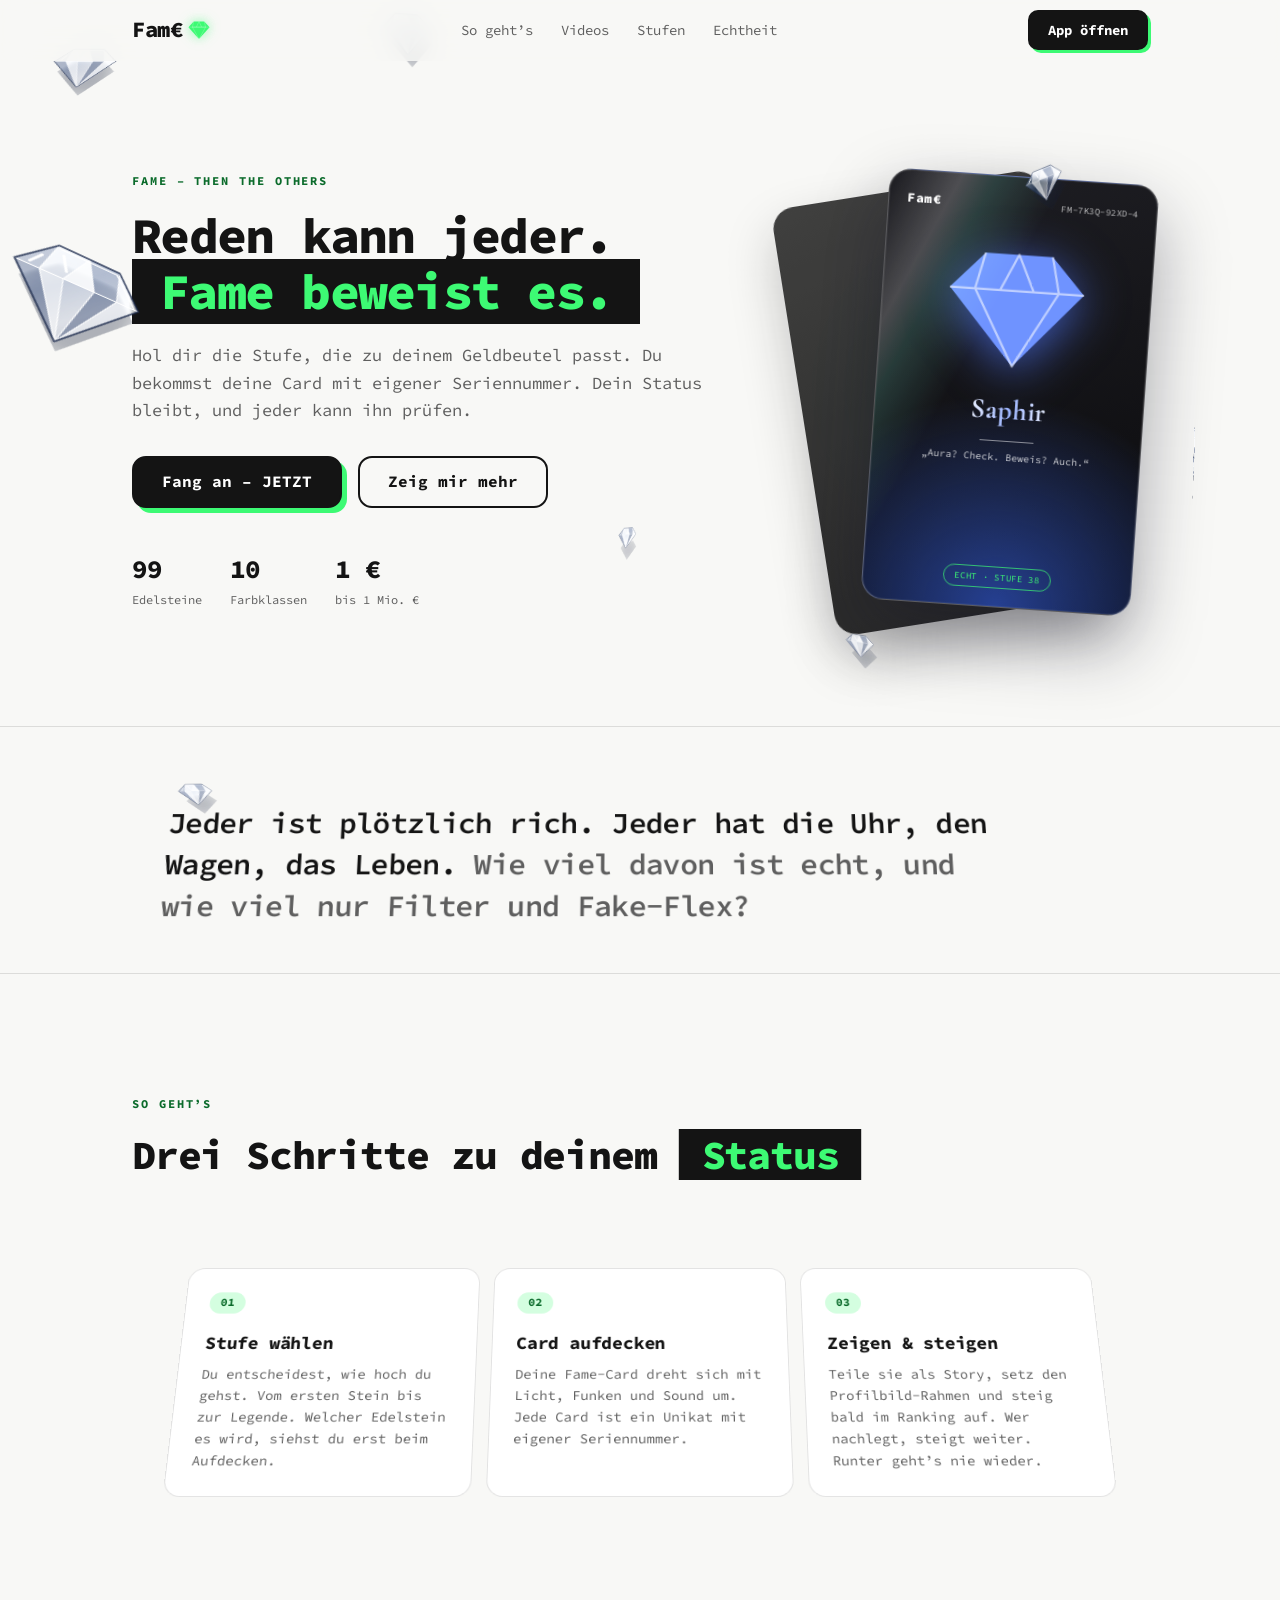
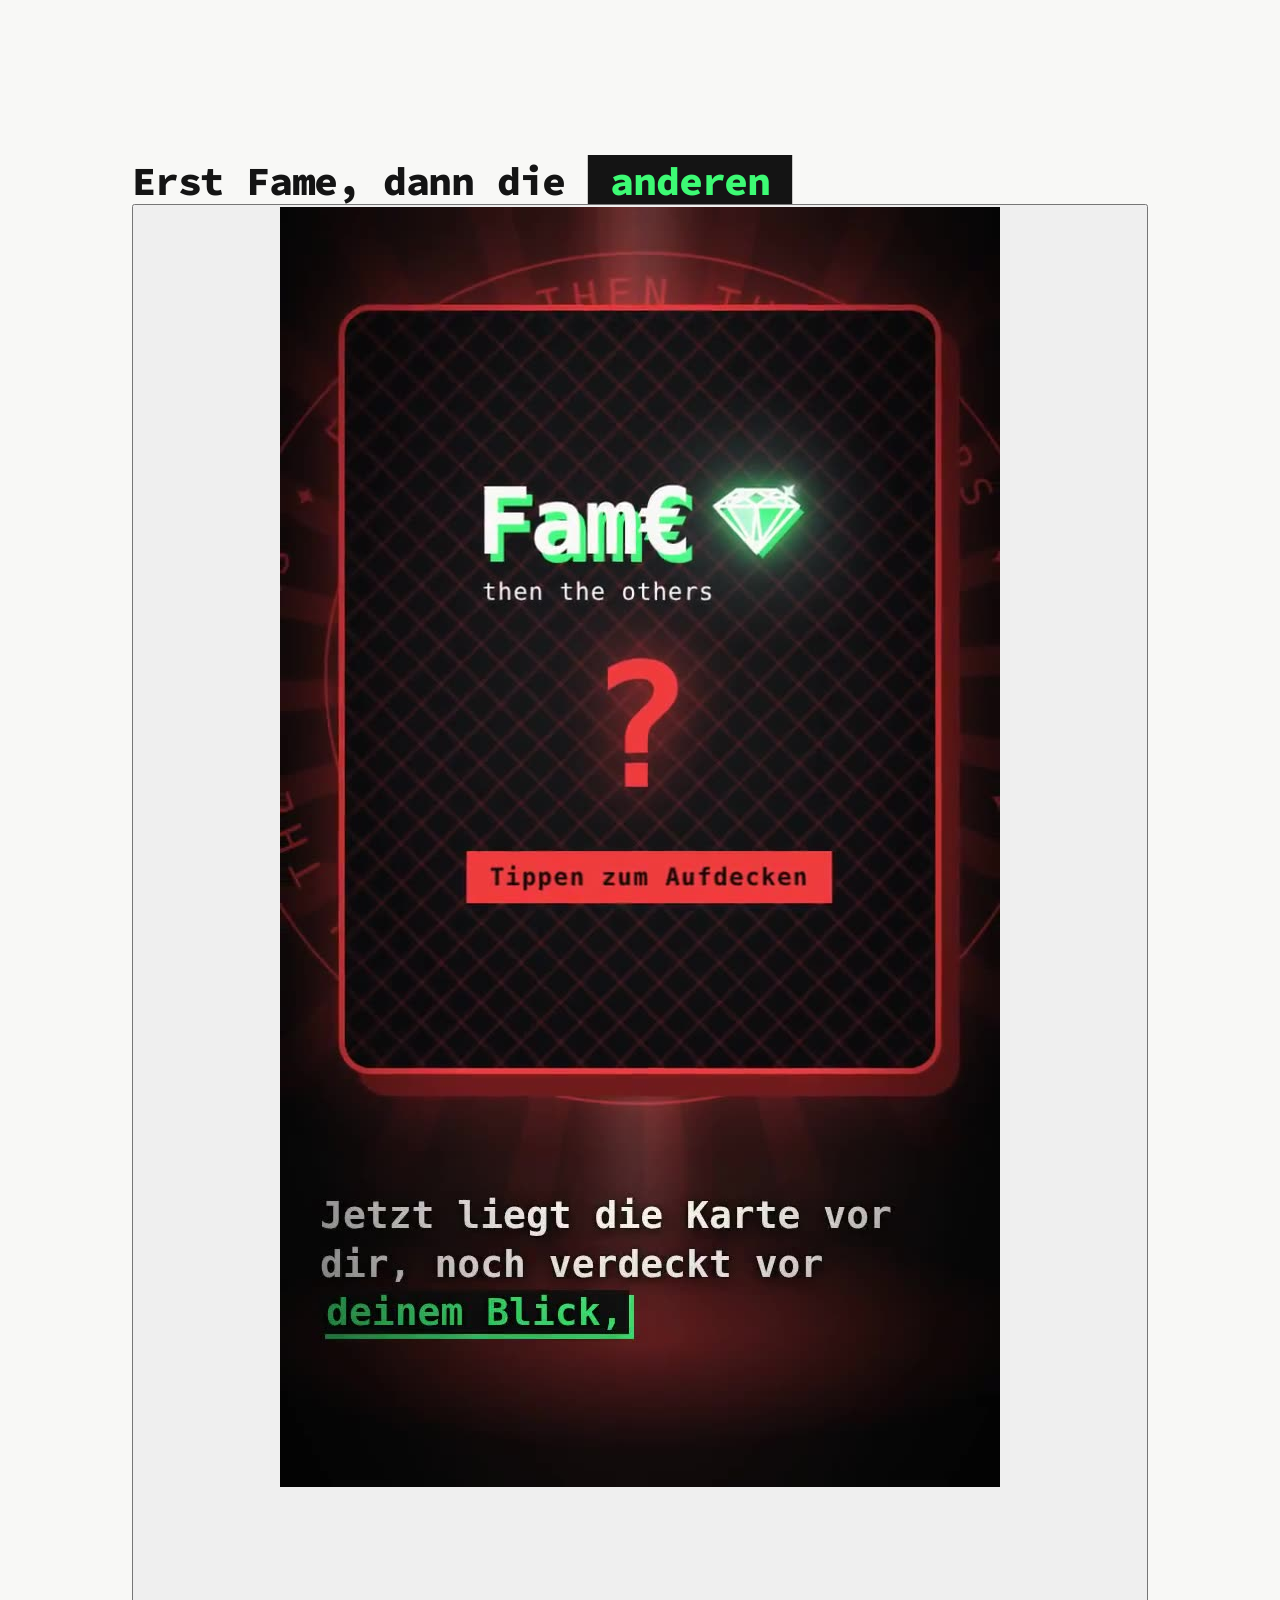
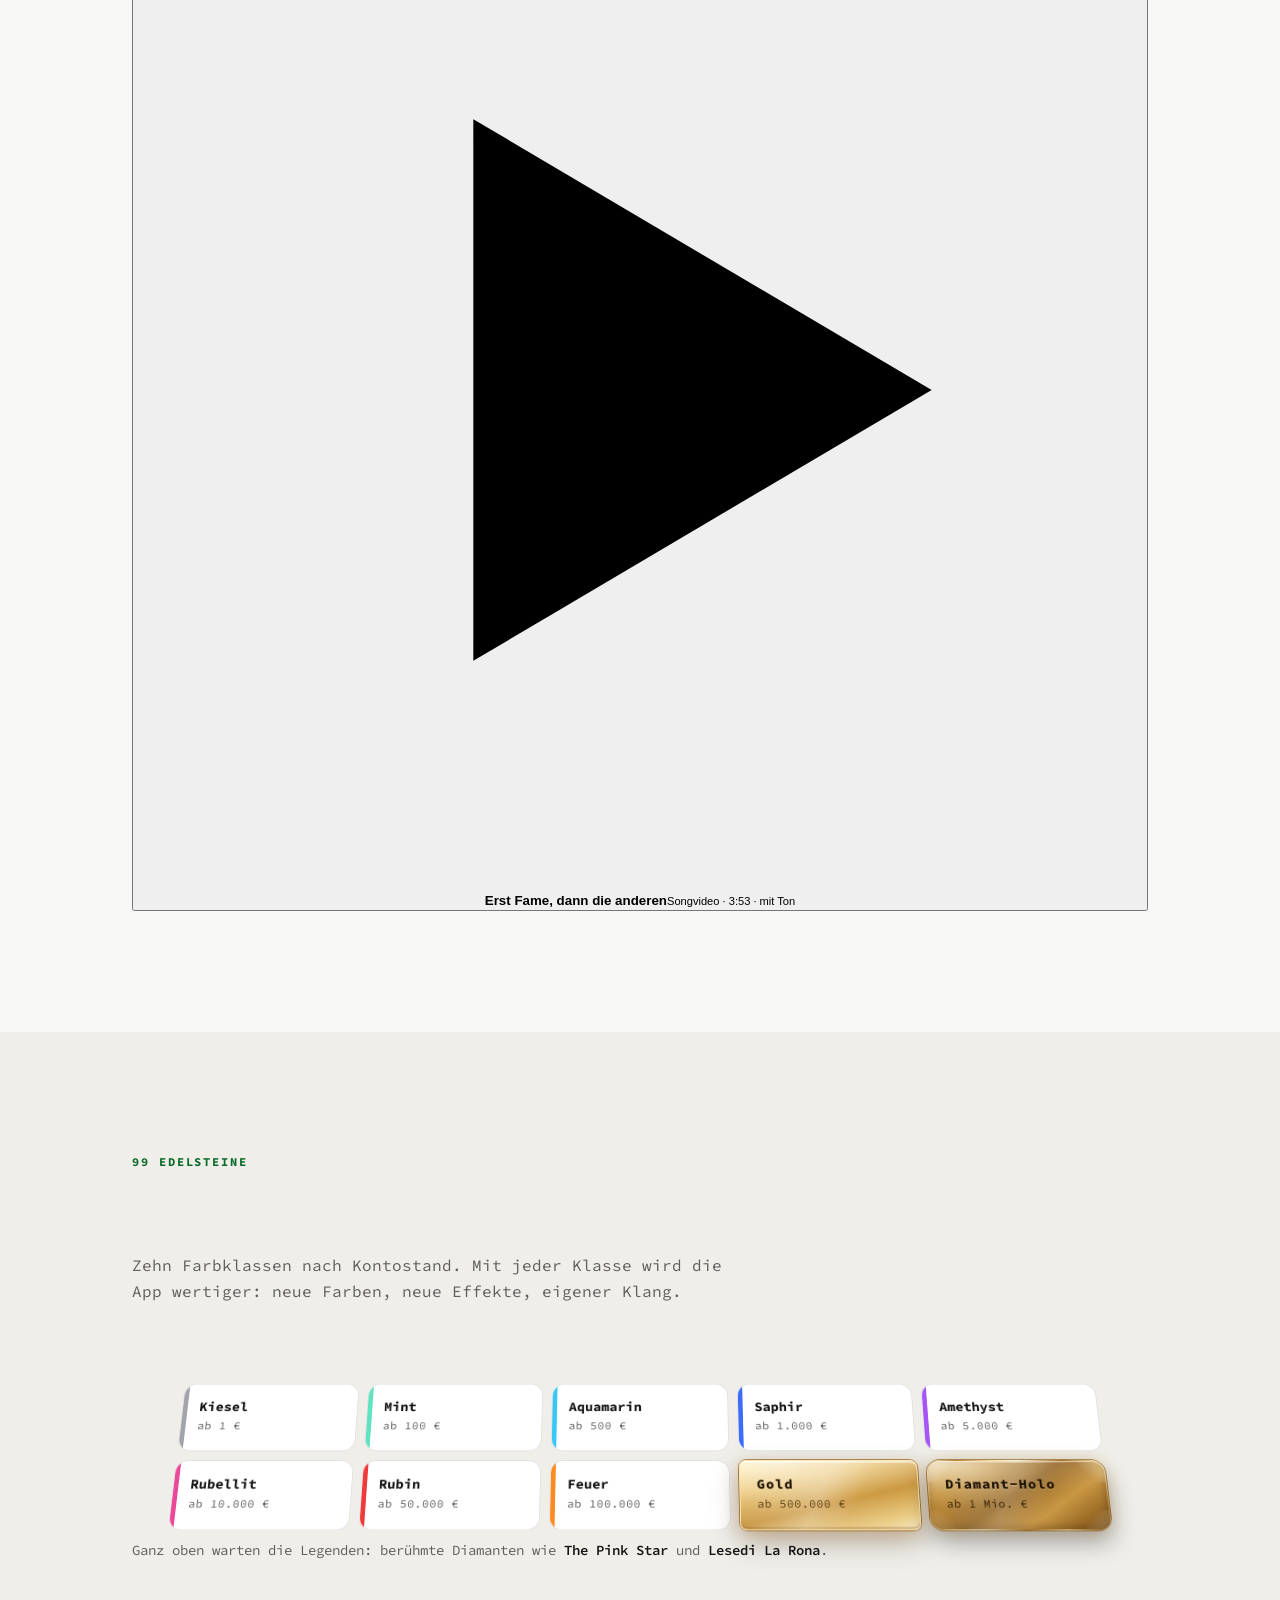
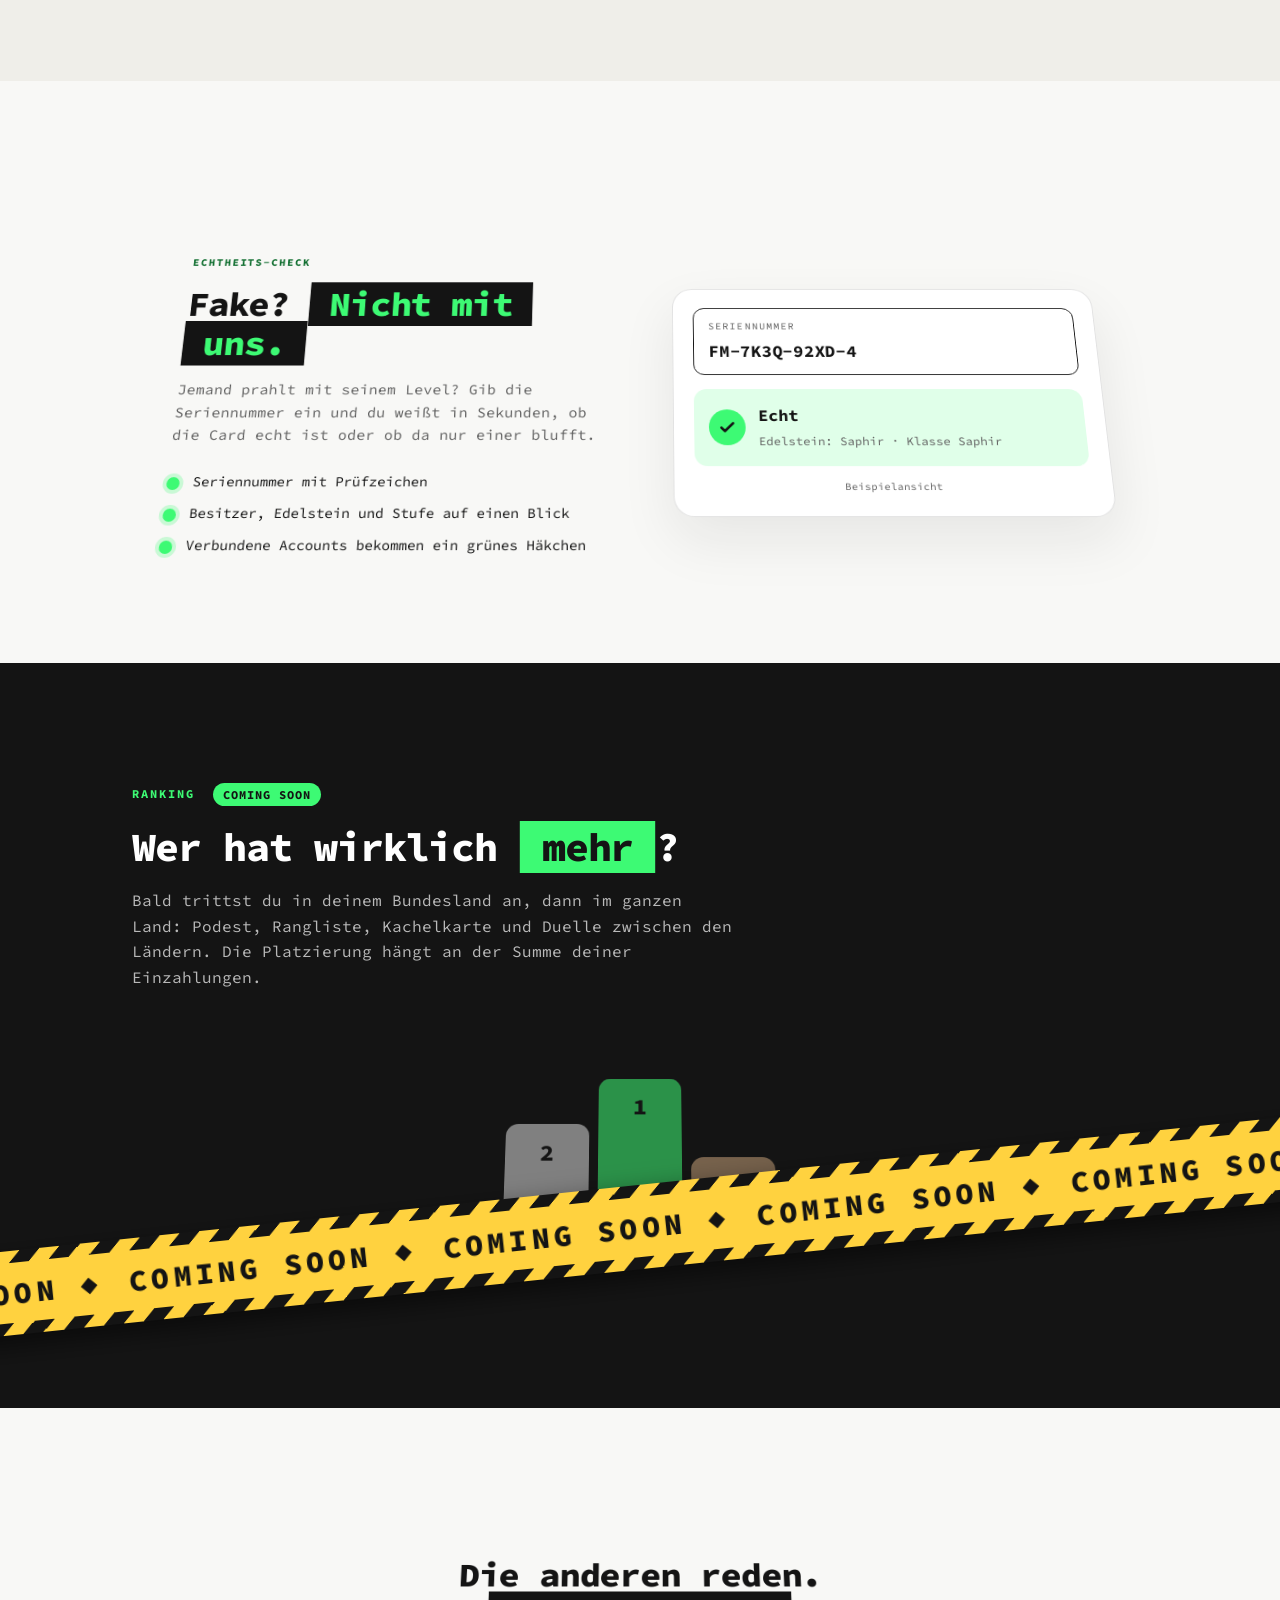
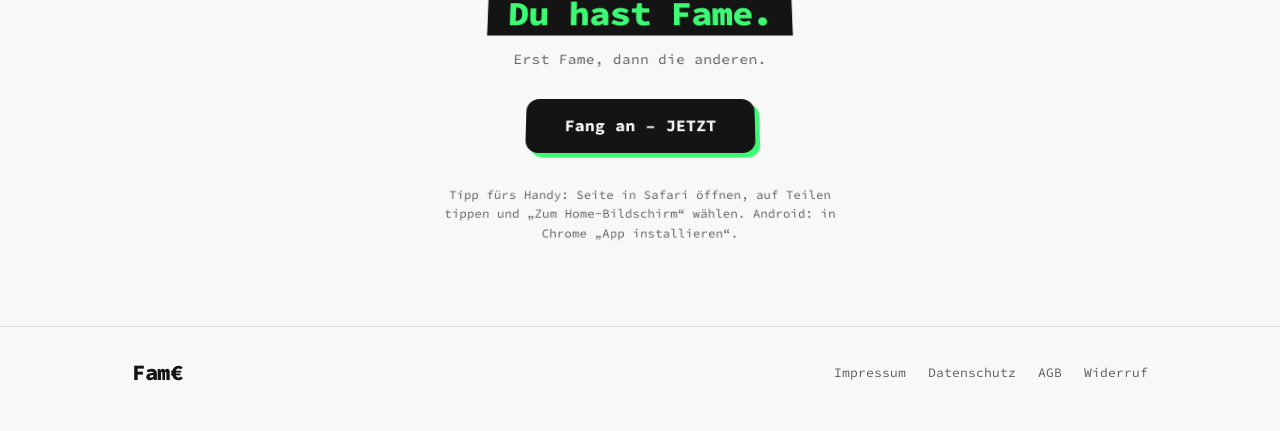
==== index.html @ 4e050a84 "Landingpage: Kurzvideo entfernt, nur das Songvideo "Erst Fame, dann die anderen" bleibt Co-Authored-" ====
<!DOCTYPE html>
<html lang="de">
<head>
<meta charset="utf-8">
<script>
/* Rückkehr aus dem Login, E-Mail-Links, alte App-Links und die installierte App landen auf der Hauptadresse.
   Sie gehören in die App unter /app/. Anker der Landingpage (#so-gehts usw.) bleiben hier. */
(function () {
  try {
    var h = location.hash, q = location.search;
    var appReturn = /^#\//.test(h) || /access_token=|refresh_token=|type=(signup|recovery|magiclink)|error=/.test(h) || /[?&](code|state|error)=/.test(q);
    var standalone = window.matchMedia('(display-mode: standalone)').matches || navigator.standalone;
    if (appReturn || standalone) location.replace('app/' + q + h);
  } catch (e) { /* Speicher gesperrt: Landingpage zeigen */ }
})();
</script>

<meta name="viewport" content="width=device-width, initial-scale=1, viewport-fit=cover">
<meta name="theme-color" content="#f8f8f6">
<title>Fame – Zeig, was wirklich dahintersteckt</title>
<meta name="description" content="Fame – then the others. Hol dir die Stufe, die zu deinem Geldbeutel passt: 99 Edelsteine, eigene Fame-Card mit Seriennummer, Ranking und Echtheits-Check.">
<meta property="og:type" content="website">
<meta property="og:title" content="Fame – Zeig, was wirklich dahintersteckt">
<meta property="og:description" content="99 Edelsteine. Eine Card mit Seriennummer. Dein Status, den dir keiner mehr nimmt.">
<meta property="og:image" content="https://fame-app.de/assets/icon-512.png">
<meta property="og:locale" content="de_DE">
<link rel="icon" href="assets/icon.svg" type="image/svg+xml">
<link rel="apple-touch-icon" sizes="180x180" href="assets/icon-180.png">
<link rel="preconnect" href="https://fonts.googleapis.com">
<link rel="preconnect" href="https://fonts.gstatic.com" crossorigin>
<link href="https://fonts.googleapis.com/css2?family=Cormorant+Garamond:ital,wght@0,600;0,700;1,500&family=Source+Code+Pro:wght@400;500;600;700;800&display=swap" rel="stylesheet">
<link rel="stylesheet" href="style.css">
<script>document.documentElement.classList.add('js');</script>
</head>
<body>

<svg width="0" height="0" style="position:absolute" aria-hidden="true" focusable="false">
  <defs>
    <symbol id="gem" viewBox="0 0 100 90">
      <path d="M26 6h48l24 26L50 86 2 32z" fill="currentColor"/>
      <path d="M26 6l-6 26h60l-6-26M2 32h96M20 32l30 54 30-54M38 32l12-26 12 26" fill="none" stroke="rgba(255,255,255,.55)" stroke-width="1.6" stroke-linejoin="round"/>
    </symbol>
  </defs>
</svg>

<a class="skip" href="#inhalt">Zum Inhalt</a>

<header class="nav" id="nav">
  <div class="wrap nav-in">
    <a class="brand" href="#top" aria-label="Fame – nach oben">
      <span class="brand-word">Fam€</span>
      <svg class="brand-gem" aria-hidden="true"><use href="#gem"/></svg>
    </a>
    <nav class="nav-links" aria-label="Hauptnavigation">
      <a href="#so-gehts">So geht’s</a>
      <a href="#videos">Videos</a>
      <a href="#stufen">Stufen</a>
      <a href="#echtheit">Echtheit</a>
    </nav>
    <a class="btn btn--small" href="app/">App öffnen</a>
  </div>
</header>

<main id="inhalt">

  <!-- HERO -->
  <section class="hero" id="top">
    <div class="wrap hero-grid">
      <div class="hero-copy">
        <p class="eyebrow" data-hero>Fame – then the others</p>
        <h1 data-hero>Reden kann jeder.<br><mark class="hl">Fame beweist es.</mark></h1>
        <p class="lead" data-hero>Hol dir die Stufe, die zu deinem Geldbeutel passt. Du bekommst deine Card mit eigener Seriennummer. Dein Status bleibt, und jeder kann ihn prüfen.</p>
        <div class="cta-row" data-hero>
          <a class="btn" href="app/">Fang an – JETZT</a>
          <a class="btn btn--ghost" href="#so-gehts">Zeig mir mehr</a>
        </div>
        <ul class="facts" data-hero>
          <li><strong>99</strong><span>Edelsteine</span></li>
          <li><strong>10</strong><span>Farbklassen</span></li>
          <li><strong>1&nbsp;€</strong><span>bis 1&nbsp;Mio.&nbsp;€</span></li>
        </ul>
      </div>

      <div class="hero-visual" aria-hidden="true">
        <div class="glow"></div>
        <div class="card card--back" data-float></div>
        <div class="card card--main" id="tilt" data-float>
          <div class="card-top">
            <span class="card-logo">Fam€</span>
            <span class="card-serial">FM-7K3Q-92XD-4</span>
          </div>
          <svg class="card-gem"><use href="#gem"/></svg>
          <div class="card-name">Saphir</div>
          <div class="card-line"></div>
          <div class="card-saying">„Aura? Check. Beweis? Auch.“</div>
          <div class="card-seal">Echt · Stufe 38</div>
          <div class="card-shine"></div>
        </div>
      </div>
    </div>
  </section>

  <!-- STATEMENT -->
  <section class="statement">
    <div class="wrap">
      <p class="statement-text" data-reveal>Jeder ist plötzlich rich. Jeder hat die Uhr, den Wagen, das Leben. <span>Wie viel davon ist echt, und wie viel nur Filter und Fake-Flex?</span></p>
    </div>
  </section>

  <!-- SO GEHT'S -->
  <section class="section" id="so-gehts">
    <div class="wrap">
      <p class="eyebrow" data-reveal>So geht’s</p>
      <h2 data-reveal>Drei Schritte zu deinem <mark class="hl">Status</mark></h2>
      <ol class="steps">
        <li class="step" data-reveal>
          <span class="step-n">01</span>
          <h3>Stufe wählen</h3>
          <p>Du entscheidest, wie hoch du gehst. Vom ersten Stein bis zur Legende. Welcher Edelstein es wird, siehst du erst beim Aufdecken.</p>
        </li>
        <li class="step" data-reveal>
          <span class="step-n">02</span>
          <h3>Card aufdecken</h3>
          <p>Deine Fame-Card dreht sich mit Licht, Funken und Sound um. Jede Card ist ein Unikat mit eigener Seriennummer.</p>
        </li>
        <li class="step" data-reveal>
          <span class="step-n">03</span>
          <h3>Zeigen &amp; steigen</h3>
          <p>Teile sie als Story, setz den Profilbild-Rahmen und steig bald im Ranking auf. Wer nachlegt, steigt weiter. Runter geht’s nie wieder.</p>
        </li>
      </ol>
    </div>
  </section>

  <!-- VIDEOS -->
  <section class="section section--compact" id="videos">
    <div class="wrap">
      <p class="eyebrow" data-reveal>Fame in Bewegung</p>
      <h2 data-reveal>Erst Fame, dann die <mark class="hl">anderen</mark></h2>
      <div class="reel" data-reveal>
        <button class="thumb" type="button" data-video="media/erst-fame-dann-die-anderen.mp4" data-poster="media/erst-fame-dann-die-anderen.jpg" data-title="Erst Fame, dann die anderen" aria-haspopup="dialog">
          <span class="thumb-img"><img src="media/erst-fame-dann-die-anderen.jpg" alt="" loading="lazy" width="720" height="1280"><i class="thumb-play" aria-hidden="true"><svg viewBox="0 0 24 24"><path d="M8 5.5v13l11-6.5z"/></svg></i></span>
          <span class="thumb-cap"><b>Erst Fame, dann die anderen</b><small>Songvideo · 3:53 · mit Ton</small></span>
        </button>
      </div>
    </div>
  </section>

  <dialog class="vd" id="video-dialog" aria-label="Video">
    <div class="vd-phone">
      <video id="video-player" playsinline controls preload="none"></video>
    </div>
    <button class="vd-close" type="button" aria-label="Video schließen"><svg viewBox="0 0 24 24" aria-hidden="true"><path d="M6 6l12 12M18 6L6 18"/></svg></button>
  </dialog>

  <!-- STUFEN -->
  <section class="section section--tint" id="stufen">
    <div class="wrap">
      <p class="eyebrow" data-reveal>99 Edelsteine</p>
      <h2 data-reveal>Vom Kiesel bis zur <mark class="hl">Legende</mark></h2>
      <p class="sub" data-reveal>Zehn Farbklassen nach Kontostand. Mit jeder Klasse wird die App wertiger: neue Farben, neue Effekte, eigener Klang.</p>

      <ul class="ladder" id="ladder">
        <li style="--c:#a3a3ab"><i></i><b>Kiesel</b><span>ab 1 €</span></li>
        <li style="--c:#5fe3c0"><i></i><b>Mint</b><span>ab 100 €</span></li>
        <li style="--c:#38c8f8"><i></i><b>Aquamarin</b><span>ab 500 €</span></li>
        <li style="--c:#3b6bff"><i></i><b>Saphir</b><span>ab 1.000 €</span></li>
        <li style="--c:#a855f7"><i></i><b>Amethyst</b><span>ab 5.000 €</span></li>
        <li style="--c:#ec4899"><i></i><b>Rubellit</b><span>ab 10.000 €</span></li>
        <li style="--c:#ef3a3a"><i></i><b>Rubin</b><span>ab 50.000 €</span></li>
        <li style="--c:#ff8a1f"><i></i><b>Feuer</b><span>ab 100.000 €</span></li>
        <li class="gold" style="--c:#ffd23f"><i></i><b>Gold</b><span>ab 500.000 €</span></li>
        <li class="holo" style="--c:#e9e4ff"><i></i><b>Diamant-Holo</b><span>ab 1 Mio. €</span></li>
      </ul>

      <p class="note" data-reveal>Ganz oben warten die Legenden: berühmte Diamanten wie <em>The Pink Star</em> und <em>Lesedi La Rona</em>.</p>
    </div>
  </section>

  <!-- ECHTHEIT -->
  <section class="section" id="echtheit">
    <div class="wrap split">
      <div>
        <p class="eyebrow" data-reveal>Echtheits-Check</p>
        <h2 data-reveal>Fake? <mark class="hl">Nicht mit uns.</mark></h2>
        <p class="sub" data-reveal>Jemand prahlt mit seinem Level? Gib die Seriennummer ein und du weißt in Sekunden, ob die Card echt ist oder ob da nur einer blufft.</p>
        <ul class="checks" data-reveal>
          <li>Seriennummer mit Prüfzeichen</li>
          <li>Besitzer, Edelstein und Stufe auf einen Blick</li>
          <li>Verbundene Accounts bekommen ein grünes Häkchen</li>
        </ul>
      </div>
      <div class="verify" data-reveal aria-hidden="true">
        <div class="verify-field"><span>Seriennummer</span><code>FM-7K3Q-92XD-4</code></div>
        <div class="verify-result">
          <span class="tick"><svg viewBox="0 0 24 24"><path d="M5 12.5l4.2 4.2L19 7"/></svg></span>
          <div>
            <strong>Echt</strong>
            <span>Edelstein: Saphir · Klasse Saphir</span>
          </div>
        </div>
        <p class="verify-hint">Beispielansicht</p>
      </div>
    </div>
  </section>

  <!-- RANKING -->
  <section class="section section--dark" id="ranking">
    <div class="wrap">
      <p class="eyebrow eyebrow--light" data-reveal>Ranking <span class="soon">Coming soon</span></p>
      <h2 data-reveal>Wer hat wirklich <mark class="hl hl--green">mehr</mark>?</h2>
      <p class="sub sub--light" data-reveal>Bald trittst du in deinem Bundesland an, dann im ganzen Land: Podest, Rangliste, Kachelkarte und Duelle zwischen den Ländern. Die Platzierung hängt an der Summe deiner Einzahlungen.</p>
      <div class="podium" aria-hidden="true">
        <div class="pod pod--2"><span>2</span></div>
        <div class="pod pod--1"><span>1</span></div>
        <div class="pod pod--3"><span>3</span></div>
      </div>
    </div>
      <div class="tape tape--a" aria-hidden="true"><div class="tape-track"><span>Coming soon ◆</span><span>Coming soon ◆</span><span>Coming soon ◆</span><span>Coming soon ◆</span><span>Coming soon ◆</span><span>Coming soon ◆</span><span>Coming soon ◆</span><span>Coming soon ◆</span><span>Coming soon ◆</span><span>Coming soon ◆</span><span>Coming soon ◆</span><span>Coming soon ◆</span><span>Coming soon ◆</span><span>Coming soon ◆</span><span>Coming soon ◆</span><span>Coming soon ◆</span></div></div>
  </section>

  <!-- FINAL CTA -->
  <section class="final">
    <div class="wrap final-in">
      <h2 data-reveal>Die anderen reden.<br><mark class="hl">Du hast Fame.</mark></h2>
      <p class="sub" data-reveal>Erst Fame, dann die anderen.</p>
      <div class="cta-row cta-row--center" data-reveal>
        <a class="btn btn--big" href="app/">Fang an – JETZT</a>
      </div>
      <p class="install" data-reveal>Tipp fürs Handy: Seite in Safari öffnen, auf Teilen tippen und „Zum Home-Bildschirm“ wählen. Android: in Chrome „App installieren“.</p>
    </div>
  </section>
</main>

<footer class="footer">
  <div class="wrap footer-in">
    <span class="brand-word">Fam€</span>
    <nav aria-label="Rechtliches">
      <a href="app/impressum.html">Impressum</a>
      <a href="app/datenschutz.html">Datenschutz</a>
      <a href="app/agb.html">AGB</a>
      <a href="app/widerruf.html">Widerruf</a>
    </nav>
  </div>
</footer>

<script src="vendor/motion.js"></script>
<script src="main.js"></script>
</body>
</html>
---- style.css ----
/* Fame – Landingpage. Gleiche Farben und Schrift wie die App. */
:root {
  --bg: #f8f8f6;
  --tint: #efeee9;
  --ink: #141414;
  --muted: #5f5f5f;
  --line: rgba(20, 20, 20, .12);
  --green: #3dfa74;
  --green-ink: #0b6b2b;
  --mono: "Source Code Pro", ui-monospace, "SFMono-Regular", Menlo, Consolas, monospace;
  --serif: "Cormorant Garamond", Georgia, serif;
  --gutter: 20px;
  --max: 1080px;
  --ease: cubic-bezier(.22, 1, .36, 1);
}

* { box-sizing: border-box; }
html { scroll-behavior: smooth; scroll-padding-top: 72px; }
body {
  margin: 0;
  background: var(--bg);
  color: var(--ink);
  font-family: var(--mono);
  font-size: 16px;
  line-height: 1.6;
  -webkit-font-smoothing: antialiased;
  overflow-x: hidden;
}
img, svg { max-width: 100%; }
a { color: inherit; }
h1, h2, h3, p, ul, ol { margin: 0; }
ul, ol { padding: 0; list-style: none; }

.wrap { width: 100%; max-width: var(--max); margin: 0 auto; padding: 0 var(--gutter); }

.skip { position: absolute; left: -9999px; top: 8px; background: var(--ink); color: #fff; padding: 8px 12px; z-index: 100; }
.skip:focus { left: 8px; }

:focus-visible { outline: 3px solid var(--ink); outline-offset: 3px; border-radius: 4px; }

/* Marker-Text wie in der App: schwarzer Balken, grüne Schrift */
.hl {
  background: var(--ink);
  color: var(--green);
  padding: .02em .28em;
  box-decoration-break: clone;
  -webkit-box-decoration-break: clone;
  box-shadow: -.28em 0 0 var(--ink), .28em 0 0 var(--ink);
  margin: 0 .28em;
}
.hl--green { background: var(--green); color: var(--ink); box-shadow: -.28em 0 0 var(--green), .28em 0 0 var(--green); }

/* Navigation */
.nav {
  position: fixed; inset: 0 0 auto 0; z-index: 50;
  background: rgba(248, 248, 246, .82);
  -webkit-backdrop-filter: blur(14px); backdrop-filter: blur(14px);
  border-bottom: 1px solid transparent;
  transition: border-color .3s, background .3s;
}
.nav.is-scrolled { border-bottom-color: var(--line); }
.nav-in { display: flex; align-items: center; justify-content: space-between; gap: 16px; height: 60px; }
.brand { display: inline-flex; align-items: center; gap: 6px; text-decoration: none; }
.brand-word { font-weight: 800; font-size: 22px; letter-spacing: -.02em; }
.brand-gem { width: 22px; height: 20px; color: var(--green); filter: drop-shadow(0 0 6px rgba(61, 250, 116, .55)); }
.nav-links { display: none; gap: 28px; font-size: 14px; }
.nav-links a { text-decoration: none; color: var(--muted); transition: color .2s; }
.nav-links a:hover { color: var(--ink); }

/* Buttons: schwarz mit grünem Versatz wie in der App */
.btn {
  display: inline-flex; align-items: center; justify-content: center;
  min-height: 52px; padding: 0 28px;
  background: var(--ink); color: #fff;
  font-weight: 700; font-size: 16px; text-decoration: none;
  border-radius: 14px; border: 2px solid var(--ink);
  box-shadow: 5px 5px 0 var(--green);
  transition: transform .2s var(--ease), box-shadow .2s var(--ease);
  will-change: transform;
}
.btn:hover { transform: translate(-2px, -2px); box-shadow: 7px 7px 0 var(--green); }
.btn:active { transform: translate(3px, 3px); box-shadow: 2px 2px 0 var(--green); }
.btn--ghost { background: transparent; color: var(--ink); box-shadow: none; }
.btn--ghost:hover { box-shadow: 5px 5px 0 var(--line); }
.btn--small { min-height: 40px; padding: 0 18px; font-size: 14px; border-radius: 10px; box-shadow: 3px 3px 0 var(--green); }
.btn--big { min-height: 60px; padding: 0 40px; font-size: 18px; }

/* Texte */
.eyebrow { font-size: 12px; font-weight: 700; letter-spacing: .16em; text-transform: uppercase; color: var(--green-ink); margin-bottom: 18px; }
.eyebrow--light { color: var(--green); }
h1 { font-size: clamp(28px, 7.4vw, 50px); line-height: 1.12; letter-spacing: -.035em; font-weight: 800; }
h2 { font-size: clamp(24px, 6vw, 40px); line-height: 1.15; letter-spacing: -.03em; font-weight: 800; }
h3 { font-size: 20px; letter-spacing: -.01em; margin-bottom: 8px; }
.lead { font-size: 17px; color: var(--muted); max-width: 34em; margin-top: 22px; }
.sub { color: var(--muted); max-width: 38em; margin-top: 18px; }
.sub--light { color: rgba(255, 255, 255, .7); }
.cta-row { display: flex; flex-wrap: wrap; gap: 16px; margin-top: 32px; }
.cta-row--center { justify-content: center; }

/* Hero */
.hero { padding: 108px 0 64px; }
.hero-grid { display: grid; gap: 56px; }
.facts { display: flex; gap: 28px; margin-top: 40px; flex-wrap: wrap; }
.facts li { display: flex; flex-direction: column; }
.facts strong { font-size: 26px; font-weight: 800; letter-spacing: -.03em; }
.facts span { font-size: 12px; color: var(--muted); }

.hero-visual { position: relative; height: 380px; display: grid; place-items: center; }
.glow {
  position: absolute; width: 340px; height: 340px; border-radius: 50%;
  background: radial-gradient(circle, rgba(61, 250, 116, .38), rgba(61, 250, 116, 0) 68%);
  filter: blur(12px);
}
.card {
  position: absolute; width: 230px; aspect-ratio: 5 / 8; border-radius: 22px;
  will-change: transform;
}
.card--back { background: linear-gradient(160deg, #2a2a2a, #0c0c0c); transform: rotate(-9deg) translate(-44px, 6px); opacity: .9; box-shadow: 0 24px 50px rgba(0, 0, 0, .25); }
.card--main {
  --tx: 0deg; --ty: 0deg;
  background: radial-gradient(120% 70% at 50% 100%, rgba(59, 107, 255, .55), rgba(59, 107, 255, 0) 70%), linear-gradient(170deg, #1d1d22, #0a0a0c);
  color: #fff; padding: 18px; overflow: hidden;
  display: flex; flex-direction: column; align-items: center;
  border: 1.5px solid rgba(255, 255, 255, .28);
  box-shadow: 0 30px 70px rgba(20, 20, 40, .38), inset 0 0 0 1px rgba(255, 255, 255, .06);
  transform: rotate(4deg) translate(30px, 0) perspective(700px) rotateX(var(--tx)) rotateY(var(--ty));
}
.card-top { width: 100%; display: flex; justify-content: space-between; align-items: baseline; font-size: 9px; letter-spacing: .06em; color: rgba(255, 255, 255, .7); }
.card-logo { font-weight: 800; font-size: 13px; color: #fff; }
.card-gem { width: 118px; height: 106px; margin-top: 30px; color: #6f93ff; filter: drop-shadow(0 8px 24px rgba(80, 120, 255, .7)); }
.card-name { font-family: var(--serif); font-weight: 700; font-size: 28px; margin-top: 16px; letter-spacing: .02em; background: linear-gradient(90deg, #e8eeff, #9bb4ff, #e8eeff); -webkit-background-clip: text; background-clip: text; color: transparent; }
.card-line { width: 54px; height: 1px; background: rgba(255, 255, 255, .5); margin: 8px 0; }
.card-saying { font-size: 10px; text-align: center; color: rgba(255, 255, 255, .78); padding: 0 6px; }
.card-seal { margin-top: auto; font-size: 9px; letter-spacing: .08em; text-transform: uppercase; border: 1px solid rgba(61, 250, 116, .7); color: var(--green); border-radius: 99px; padding: 3px 10px; }
.card-shine {
  position: absolute; inset: -40%; pointer-events: none; mix-blend-mode: screen;
  background: linear-gradient(115deg, transparent 40%, rgba(255, 255, 255, .22) 48%, rgba(120, 255, 220, .16) 52%, transparent 60%);
  transform: translateX(var(--sx, -30%));
}

/* Statement */
.statement { padding: 56px 0; border-block: 1px solid var(--line); }
.statement-text { font-size: clamp(20px, 4.6vw, 32px); line-height: 1.4; letter-spacing: -.02em; font-weight: 600; max-width: 28em; }
.statement-text span { color: var(--muted); }

/* Sections */
.section { padding: 88px 0; }
.section--tint { background: var(--tint); }
.section--dark { background: var(--ink); color: #fff; }

.steps { display: grid; gap: 16px; margin-top: 44px; }
.step { background: #fff; border: 1px solid var(--line); border-radius: 18px; padding: 26px; }
.step p { color: var(--muted); font-size: 15px; }
.step-n { display: inline-block; font-size: 13px; font-weight: 700; color: var(--green-ink); background: rgba(61, 250, 116, .22); border-radius: 99px; padding: 2px 12px; margin-bottom: 18px; }

/* Stufenleiter */
.ladder { display: grid; grid-template-columns: repeat(2, 1fr); gap: 10px; margin-top: 40px; }
.ladder li {
  position: relative; background: #fff; border: 1px solid var(--line); border-radius: 14px;
  padding: 14px 14px 14px 18px; overflow: hidden; display: flex; flex-direction: column; min-height: 78px;
}
.ladder i { position: absolute; left: 0; top: 0; bottom: 0; width: 5px; background: var(--c); }
.ladder b { font-size: 15px; }
.ladder span { font-size: 12.5px; color: var(--muted); }
.ladder .holo i { background: linear-gradient(180deg, #ff9ad5, #9ae6ff, #b8ffa0, #fff0a0, #d4a8ff); }
.note { margin-top: 28px; color: var(--muted); font-size: 14px; }
.note em { font-style: normal; color: var(--ink); font-weight: 600; }

/* Echtheit */
.split { display: grid; gap: 48px; align-items: center; }
.checks { margin-top: 26px; display: grid; gap: 10px; font-size: 15px; }
.checks li { padding-left: 28px; position: relative; }
.checks li::before { content: ""; position: absolute; left: 0; top: .45em; width: 14px; height: 14px; border-radius: 50%; background: var(--green); box-shadow: 0 0 0 4px rgba(61, 250, 116, .25); }
.verify { background: #fff; border: 1px solid var(--line); border-radius: 22px; padding: 22px; box-shadow: 0 24px 60px rgba(20, 20, 20, .08); }
.verify-field { border: 1.5px solid var(--ink); border-radius: 12px; padding: 12px 16px; display: flex; flex-direction: column; gap: 4px; }
.verify-field span { font-size: 11px; color: var(--muted); text-transform: uppercase; letter-spacing: .1em; }
.verify-field code { font-family: var(--mono); font-weight: 700; font-size: 19px; letter-spacing: .04em; }
.verify-result { display: flex; gap: 14px; align-items: center; margin-top: 16px; background: rgba(61, 250, 116, .16); border-radius: 14px; padding: 16px; }
.verify-result strong { display: block; font-size: 18px; }
.verify-result span { font-size: 13px; color: var(--muted); }
.tick { flex: none; width: 40px; height: 40px; border-radius: 50%; background: var(--green); display: grid; place-items: center; }
.tick svg { width: 22px; height: 22px; fill: none; stroke: var(--ink); stroke-width: 3; stroke-linecap: round; stroke-linejoin: round; }
.verify-hint { margin-top: 14px; font-size: 11px; color: var(--muted); text-align: center; }

/* Podest */
.podium { display: flex; justify-content: center; align-items: flex-end; gap: 10px; margin-top: 48px; height: 190px; }
.pod { width: 92px; border-radius: 14px 14px 0 0; display: grid; place-items: start center; padding-top: 12px; font-size: 26px; font-weight: 800; color: var(--ink); }
.pod--1 { height: 100%; background: var(--green); }
.pod--2 { height: 72%; background: #d9d9d9; }
.pod--3 { height: 52%; background: #c9a27a; }

/* Finale */
.final { padding: 96px 0; text-align: center; }
.final .sub { margin-inline: auto; }
.install { margin: 36px auto 0; max-width: 34em; font-size: 13px; color: var(--muted); }

.footer { border-top: 1px solid var(--line); padding: 28px 0 40px; }
.footer-in { display: flex; flex-direction: column; gap: 16px; }
.footer nav { display: flex; flex-wrap: wrap; gap: 8px 22px; font-size: 13px; color: var(--muted); }
.footer a { text-decoration: none; }
.footer a:hover { color: var(--ink); text-decoration: underline; }

/* Reveal-Startzustand nur, wenn JS läuft und Bewegung erlaubt ist */
@media (prefers-reduced-motion: no-preference) {
  .js [data-hero], .js [data-reveal] { opacity: 0; transform: translateY(24px); }
  .js .ladder li { opacity: 0; transform: translateY(18px); }
}

@media (min-width: 720px) {
  :root { --gutter: 32px; }
  .nav-links { display: flex; }
  .hero { padding: 150px 0 96px; }
  .hero-grid { grid-template-columns: 1.3fr .7fr; align-items: center; }
  .hero-visual { height: 480px; }
  .card { width: 270px; }
  .card-gem { width: 140px; height: 126px; }
  .steps { grid-template-columns: repeat(3, 1fr); }
  .ladder { grid-template-columns: repeat(5, 1fr); }
  .split { grid-template-columns: 1fr 1fr; gap: 72px; }
  .section { padding: 120px 0; }
  .footer-in { flex-direction: row; justify-content: space-between; align-items: center; }
}

/* Schweben der Karten (nur transform-Eigenschaft "translate", GPU-freundlich) */
@keyframes float { 0%, 100% { translate: 0 0; } 50% { translate: 0 -12px; } }
@media (prefers-reduced-motion: no-preference) {
  .card--main { animation: float 6s ease-in-out infinite; }
  .card--back { animation: float 7s ease-in-out -2s infinite; }
}

/* Glas-Diamanten beim Scrollen */
.fly { position: fixed; inset: 0; z-index: 40; pointer-events: none; overflow: hidden; perspective: 900px; }
.fly-item { position: absolute; top: 0; will-change: transform; transform-style: preserve-3d; }
.fly-item > * { position: absolute; inset: 0; display: block; }
.fly-shadow, .fly-glass { clip-path: polygon(26% 6.7%, 74% 6.7%, 98% 35.5%, 50% 95.5%, 2% 35.5%); }
.fly-shadow { background: rgba(20, 30, 55, .32); filter: blur(10px); transform: translate(4px, 13px) scale(.92); }
.fly-glass {
  background:
    linear-gradient(135deg, rgba(255, 255, 255, .55), rgba(120, 145, 190, .16) 40%, rgba(255, 255, 255, .3) 62%, rgba(60, 85, 135, .22)),
    linear-gradient(180deg, rgba(190, 215, 255, .18), rgba(255, 255, 255, 0));
  -webkit-backdrop-filter: blur(2px) saturate(1.4) contrast(1.15) brightness(1.04);
  backdrop-filter: blur(2px) saturate(1.4) contrast(1.15) brightness(1.04);
}
.fly-facets { width: 100%; height: 100%; }

/* 3D beim Scrollen */
.d3 { transform-origin: 50% 50%; will-change: transform; backface-visibility: hidden; }

.soon { display: inline-block; margin-left: 10px; padding: 2px 10px; border-radius: 99px; background: var(--green); color: var(--ink); letter-spacing: .08em; vertical-align: middle; }
.podium { opacity: .55; }

/* Gold und Diamant-Holo wie die Buttons der App */
.ladder .gold, .ladder .holo { position: relative; isolation: isolate; overflow: hidden; }
.ladder .gold i, .ladder .holo i { display: none; }
.ladder .gold b, .ladder .holo b, .ladder .gold span, .ladder .holo span { position: relative; z-index: 1; }
.ladder .gold b, .ladder .holo b { font-weight: 800; letter-spacing: .065em; }

/* Gold: polierte Metall-Fläche (Klasse Gold in der App) */
.ladder .gold {
  color: #251705; border: 1px solid rgba(255, 238, 185, .95); border-radius: 8px;
  background: linear-gradient(166deg, #fff0c0 0%, #edcc84 29%, #cb973d 59%, #f1d48d 86%, #fff1cd 100%);
  box-shadow: inset 0 2px 0 rgba(255, 255, 255, .61), inset 0 -3px 0 rgba(118, 72, 15, .23), 0 0 0 1px rgba(144, 88, 24, .78), 0 7px 22px rgba(205, 128, 38, .3), 0 12px 32px rgba(0, 0, 0, .25);
}
.ladder .gold b { color: #251705; }
.ladder .gold span { color: #5b3d10; }

/* Diamant-Holo: edles Facettenglas, tief in Gold gefasst (dunkler und satter als Gold, kein Weiß) */
.ladder .holo {
  color: #1f1304; border: 1.5px solid transparent; border-radius: 15px;
  background:
    radial-gradient(ellipse 73% 95% at 13% 0%, rgba(255, 244, 214, .5), rgba(255, 236, 190, .12) 45%, transparent 76%) padding-box,
    linear-gradient(145deg, #d9ad58 0%, #b98530 26%, #8f5f1b 48%, #c99641 70%, #7b4f14 100%) padding-box,
    linear-gradient(120deg, #fff3cf, #b9822c 14%, #ffe4a0 30%, #fff8e4 42%, #a9711f 62%, #ffe9b0 80%, #8f5a17) border-box;
  box-shadow: inset 0 1px 1px rgba(255, 244, 214, .7), inset 0 -3px 8px rgba(70, 38, 6, .35), 0 0 0 1px rgba(120, 76, 18, .7), 0 0 18px rgba(214, 160, 60, .3), 0 12px 26px rgba(0, 0, 0, .35);
}
.ladder .holo b { color: #1f1304; text-shadow: 0 1px 0 rgba(255, 233, 176, .35); }
.ladder .holo span { color: #3b2508; }
/* Optische Kuppel mit wanderndem Glanz */
.ladder .holo::before, .ladder .gold::before {
  content: ""; position: absolute; inset: 0; z-index: 0; pointer-events: none; border-radius: inherit;
  background:
    radial-gradient(ellipse 89% 94% at 21% 1%, rgba(255, 255, 255, .84), rgba(255, 255, 255, .29) 37%, transparent 68%),
    linear-gradient(113deg, transparent 27%, rgba(255, 255, 255, .09) 34%, rgba(255, 255, 255, .55) 48%, rgba(255, 246, 218, .12) 56%, transparent 64%),
    linear-gradient(180deg, rgba(255, 255, 255, .32), transparent 47%, rgba(111, 67, 12, .1));
  background-size: 100% 100%, 265% 100%, 100% 100%; background-position: 0 0, 50% 0, 0 0; opacity: .82;
}
.ladder .gold::before { opacity: .55; }
.ladder .holo::before { opacity: .4; }
/* Diamant-Ecken (nur Holo) */
.ladder .holo::after {
  content: ""; position: absolute; inset: 0; z-index: 0; pointer-events: none; border-radius: inherit; opacity: .6;
  background:
    linear-gradient(135deg, rgba(255, 255, 255, .85), transparent 66%) top left / 28px 24px no-repeat,
    linear-gradient(225deg, rgba(255, 247, 216, .74), transparent 68%) top right / 28px 24px no-repeat,
    linear-gradient(45deg, rgba(255, 229, 178, .48), transparent 72%) bottom left / 27px 21px no-repeat,
    linear-gradient(315deg, rgba(255, 255, 255, .47), transparent 70%) bottom right / 27px 21px no-repeat,
    linear-gradient(90deg, transparent, rgba(255, 255, 255, .86), transparent) top 1px center / 74% 1px no-repeat;
}
@media (prefers-reduced-motion: no-preference) {
  .ladder .holo::before, .ladder .gold::before { animation: btn-sheen 5.5s ease-in-out infinite; }
}
@keyframes btn-sheen { 0%, 20% { background-position: 0 0, 100% 0, 0 0; } 70%, 100% { background-position: 0 0, 0% 0, 0 0; } }

/* Absperrband über dem Ranking-Bereich */
#ranking { position: relative; overflow: hidden; padding-bottom: 130px; }
.tape {
  position: absolute; left: -10%; width: 120%; z-index: 3; pointer-events: none;
  background: #ffd23f; color: #141414; overflow: hidden; white-space: nowrap;
  border-block: 12px solid transparent;
  border-image: repeating-linear-gradient(135deg, #141414 0 14px, #ffd23f 14px 28px) 12;
  box-shadow: 0 10px 28px rgba(0, 0, 0, .55);
}
.tape--a { top: 68%; transform: rotate(-6deg); }
.tape-track { display: inline-flex; padding: 6px 0; margin-left: -4%; }
.tape-track span { font-weight: 800; font-size: clamp(18px, 4.6vw, 30px); letter-spacing: .14em; text-transform: uppercase; padding-right: .9em; }
@media (min-width: 720px) { #ranking { padding-bottom: 180px; } .tape--a { top: 70%; } }

/* Songs */
.songs { display: grid; grid-template-columns: repeat(3, minmax(0, 1fr)); gap: 16px; margin-top: 40px; }
.song { margin: 0; }
.song video { display: block; width: 100%; aspect-ratio: 9 / 16; object-fit: cover; background: #000; border-radius: 18px; box-shadow: 0 18px 40px rgba(0, 0, 0, .18); }
.song figcaption { display: flex; justify-content: space-between; gap: 8px; margin-top: 12px; font-size: 14px; }
.song figcaption span { color: var(--muted); font-variant-numeric: tabular-nums; }
@media (max-width: 719px) {
  .songs { grid-template-columns: none; grid-auto-flow: column; grid-auto-columns: 72%; overflow-x: auto; scroll-snap-type: x mandatory; padding-bottom: 8px; }
  .song { scroll-snap-align: start; }
}
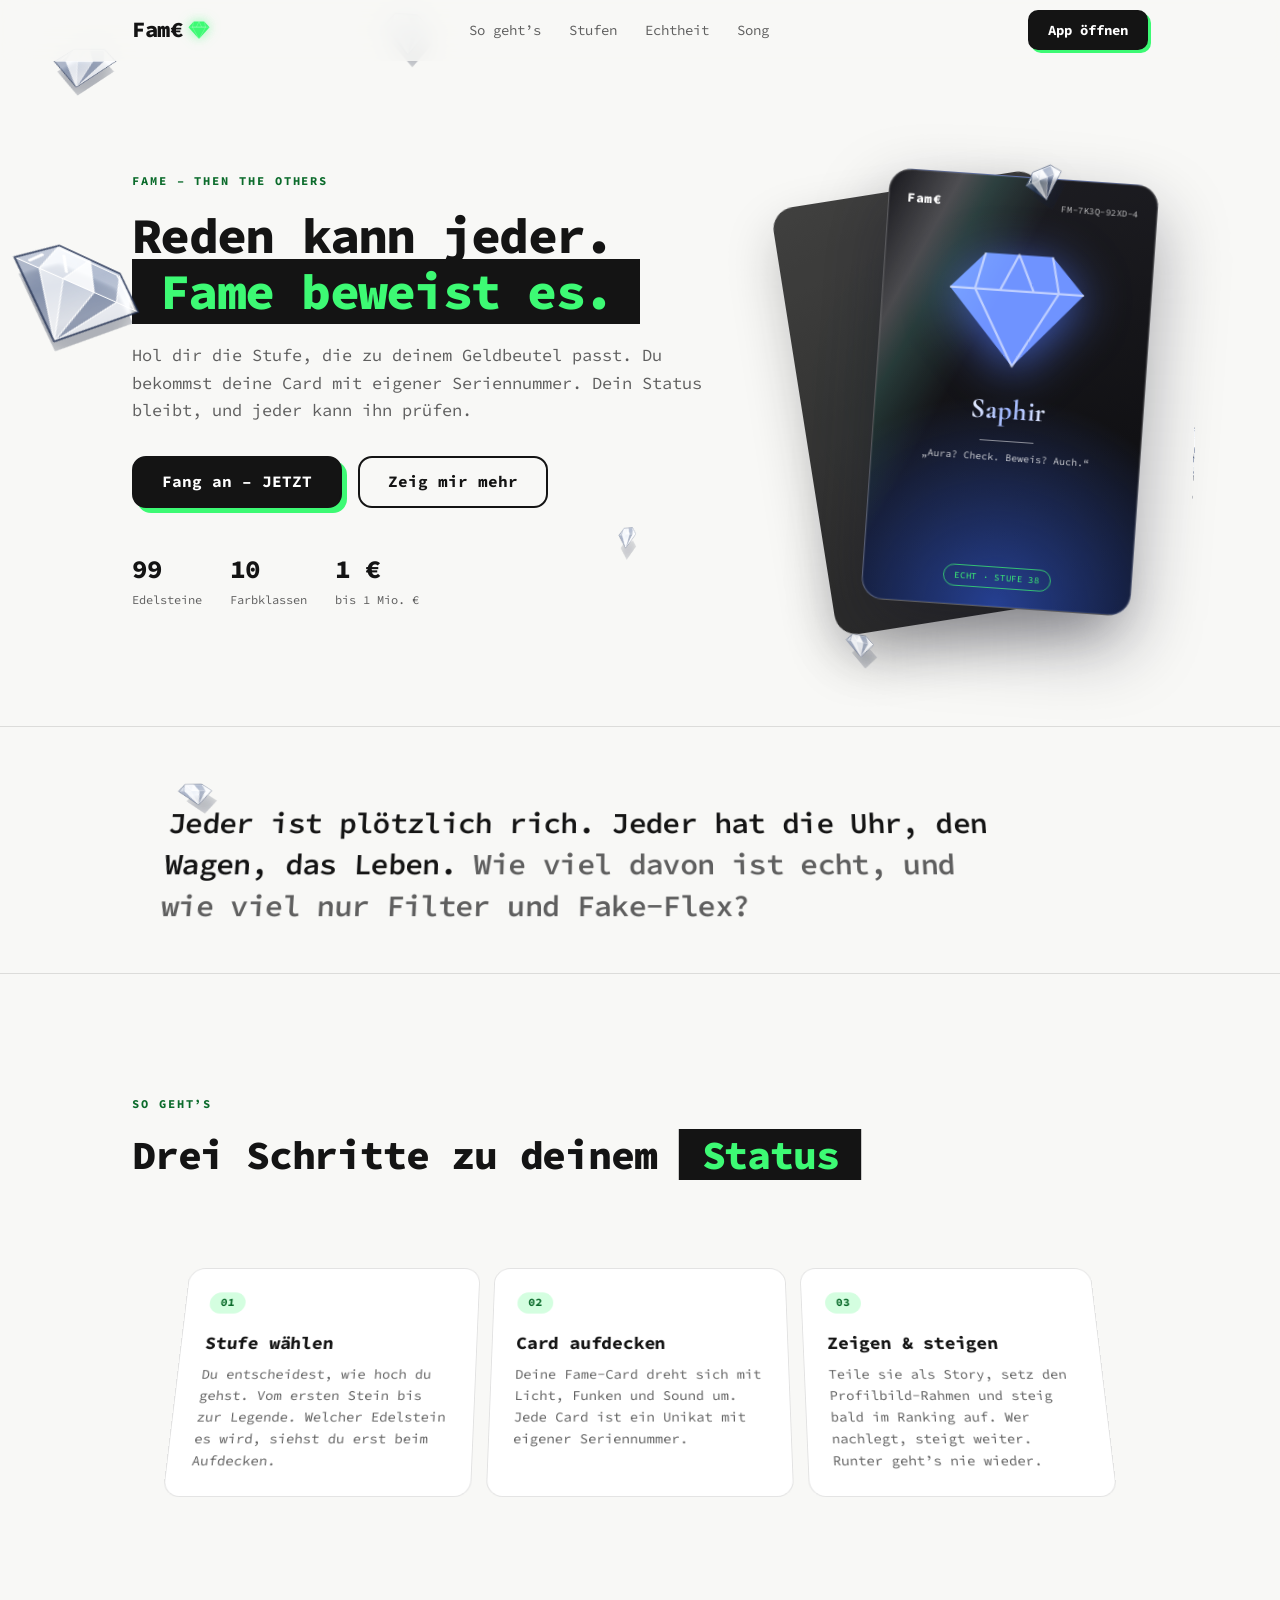
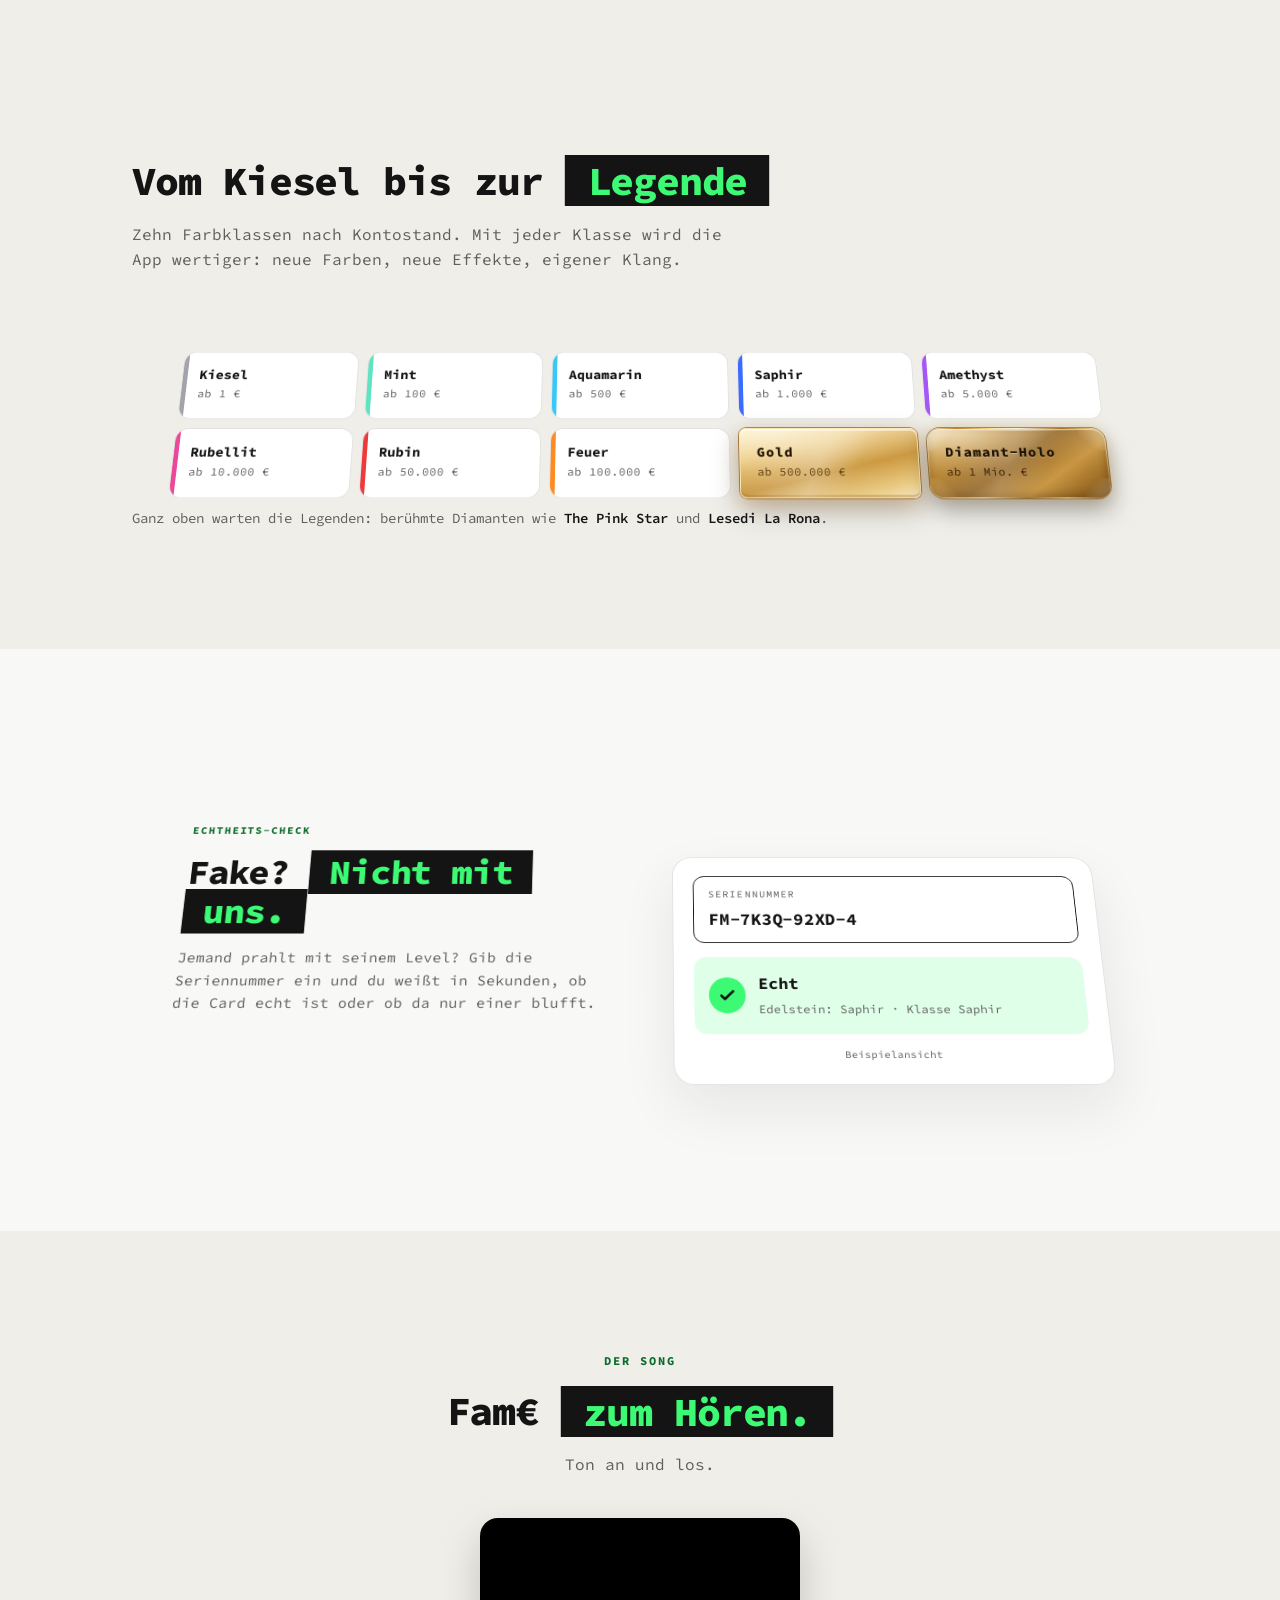
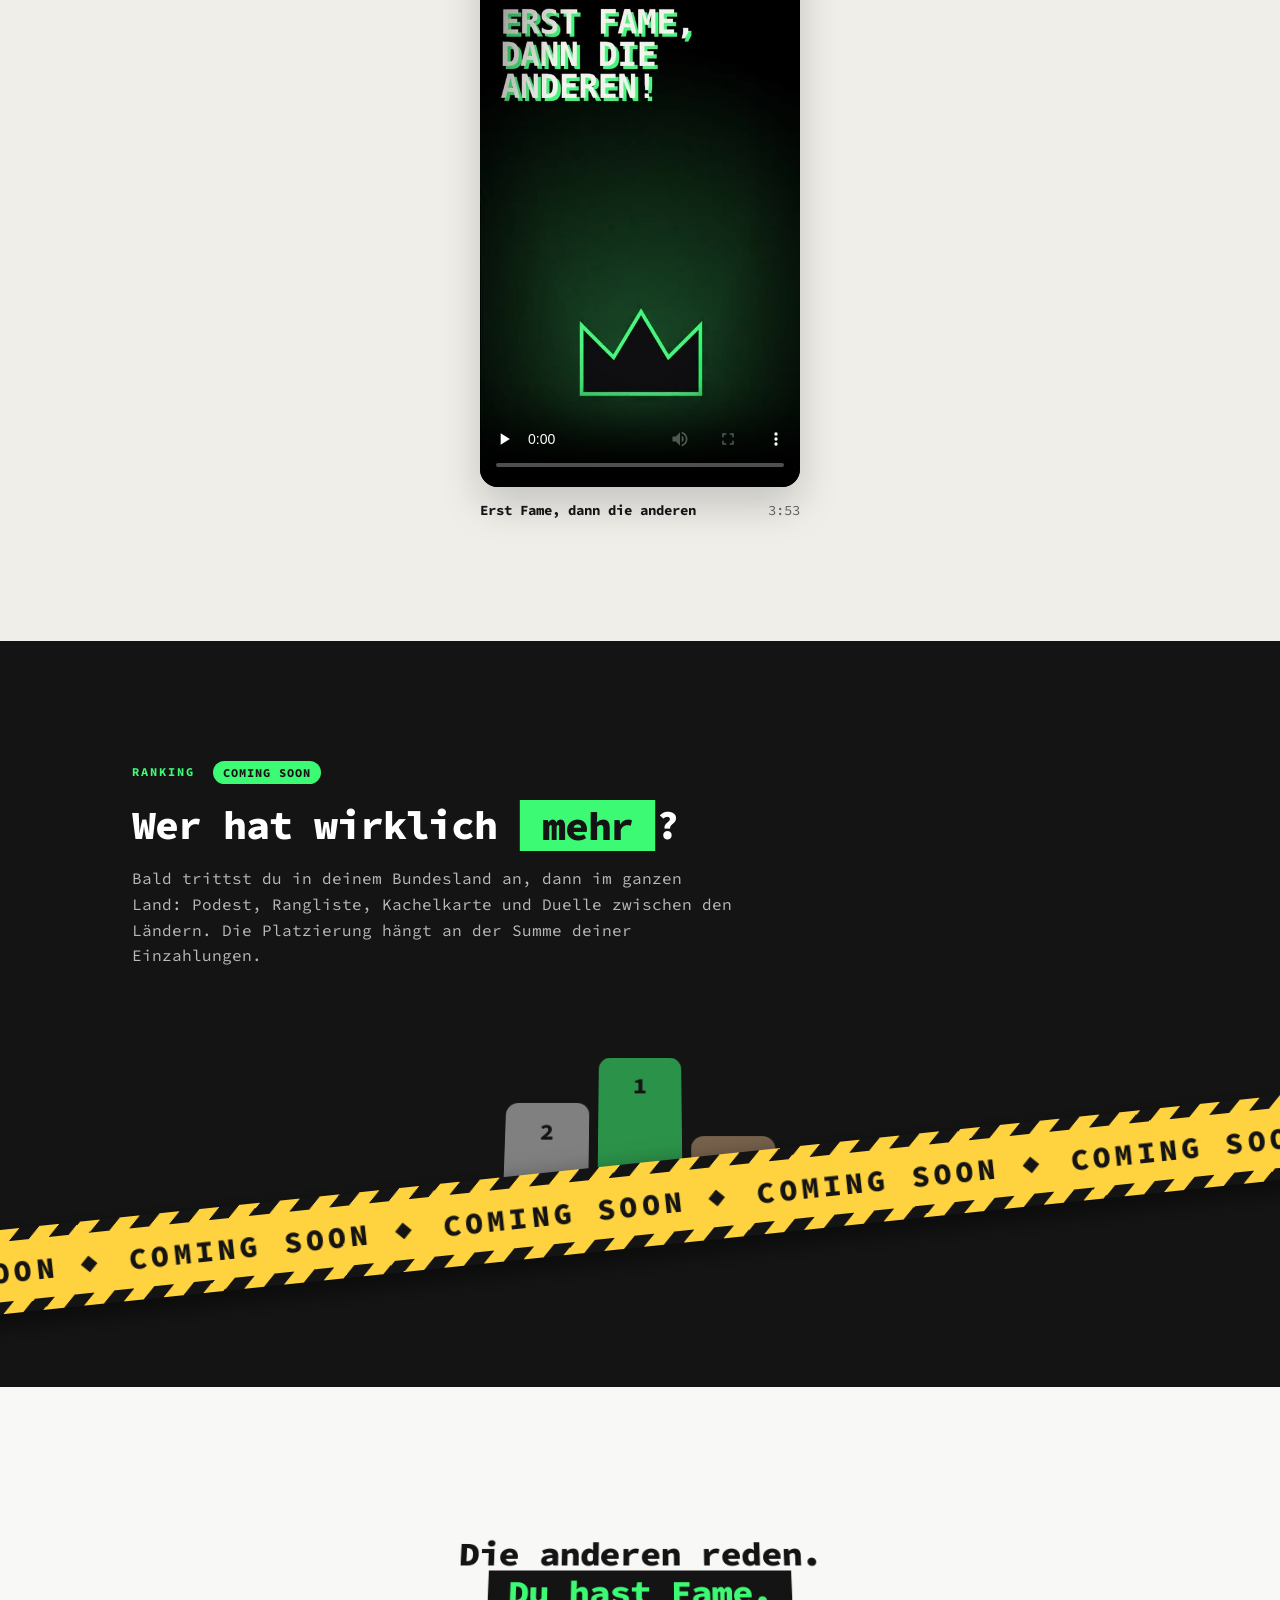
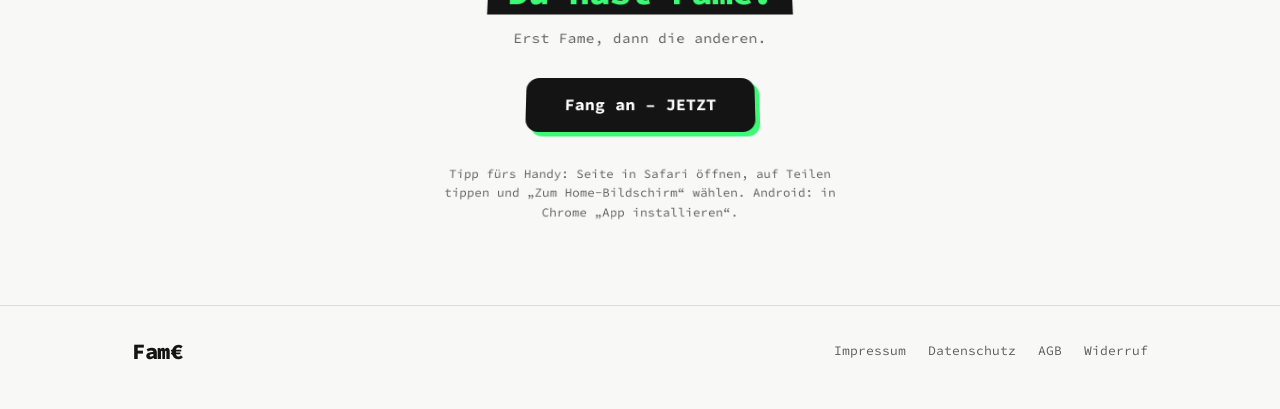
==== commit aab5a7cc: "Landingpage: Songs-Bereich zeigt nur noch "Erst Fame, dann die anderen" ("Zeig den Beweis" und "Kein" ====
--- a/index.html
+++ b/index.html
@@ -53,9 +53,9 @@
     </a>
     <nav class="nav-links" aria-label="Hauptnavigation">
       <a href="#so-gehts">So geht’s</a>
-      <a href="#videos">Videos</a>
       <a href="#stufen">Stufen</a>
       <a href="#echtheit">Echtheit</a>
+      <a href="#songs">Song</a>
     </nav>
     <a class="btn btn--small" href="app/">App öffnen</a>
   </div>
@@ -132,27 +132,6 @@
     </div>
   </section>
 
-  <!-- VIDEOS -->
-  <section class="section section--compact" id="videos">
-    <div class="wrap">
-      <p class="eyebrow" data-reveal>Fame in Bewegung</p>
-      <h2 data-reveal>Erst Fame, dann die <mark class="hl">anderen</mark></h2>
-      <div class="reel" data-reveal>
-        <button class="thumb" type="button" data-video="media/erst-fame-dann-die-anderen.mp4" data-poster="media/erst-fame-dann-die-anderen.jpg" data-title="Erst Fame, dann die anderen" aria-haspopup="dialog">
-          <span class="thumb-img"><img src="media/erst-fame-dann-die-anderen.jpg" alt="" loading="lazy" width="720" height="1280"><i class="thumb-play" aria-hidden="true"><svg viewBox="0 0 24 24"><path d="M8 5.5v13l11-6.5z"/></svg></i></span>
-          <span class="thumb-cap"><b>Erst Fame, dann die anderen</b><small>Songvideo · 3:53 · mit Ton</small></span>
-        </button>
-      </div>
-    </div>
-  </section>
-
-  <dialog class="vd" id="video-dialog" aria-label="Video">
-    <div class="vd-phone">
-      <video id="video-player" playsinline controls preload="none"></video>
-    </div>
-    <button class="vd-close" type="button" aria-label="Video schließen"><svg viewBox="0 0 24 24" aria-hidden="true"><path d="M6 6l12 12M18 6L6 18"/></svg></button>
-  </dialog>
-
   <!-- STUFEN -->
   <section class="section section--tint" id="stufen">
     <div class="wrap">
@@ -204,6 +183,21 @@
     </div>
   </section>
 
+  <!-- SONGS -->
+  <section class="section section--tint" id="songs">
+    <div class="wrap">
+      <p class="eyebrow" data-reveal>Der Song</p>
+      <h2 data-reveal>Fam€ <mark class="hl">zum Hören.</mark></h2>
+      <p class="sub" data-reveal>Ton an und los.</p>
+      <div class="songs" data-reveal>
+        <figure class="song song--main">
+          <video controls playsinline preload="none" poster="assets/video/erst-fame-dann-die-anderen.jpg" src="assets/video/erst-fame-dann-die-anderen.mp4"></video>
+          <figcaption><strong>Erst Fame, dann die anderen</strong><span>3:53</span></figcaption>
+        </figure>
+      </div>
+    </div>
+  </section>
+
   <!-- RANKING -->
   <section class="section section--dark" id="ranking">
     <div class="wrap">
--- a/style.css
+++ b/style.css
@@ -316,12 +316,11 @@
 @media (min-width: 720px) { #ranking { padding-bottom: 180px; } .tape--a { top: 70%; } }
 
 /* Songs */
-.songs { display: grid; grid-template-columns: repeat(3, minmax(0, 1fr)); gap: 16px; margin-top: 40px; }
+.songs { display: block; max-width: 320px; margin: 40px auto 0; }
 .song { margin: 0; }
 .song video { display: block; width: 100%; aspect-ratio: 9 / 16; object-fit: cover; background: #000; border-radius: 18px; box-shadow: 0 18px 40px rgba(0, 0, 0, .18); }
 .song figcaption { display: flex; justify-content: space-between; gap: 8px; margin-top: 12px; font-size: 14px; }
 .song figcaption span { color: var(--muted); font-variant-numeric: tabular-nums; }
-@media (max-width: 719px) {
-  .songs { grid-template-columns: none; grid-auto-flow: column; grid-auto-columns: 72%; overflow-x: auto; scroll-snap-type: x mandatory; padding-bottom: 8px; }
-  .song { scroll-snap-align: start; }
-}
+
+#songs .wrap { text-align: center; }
+#songs .sub { margin-inline: auto; }
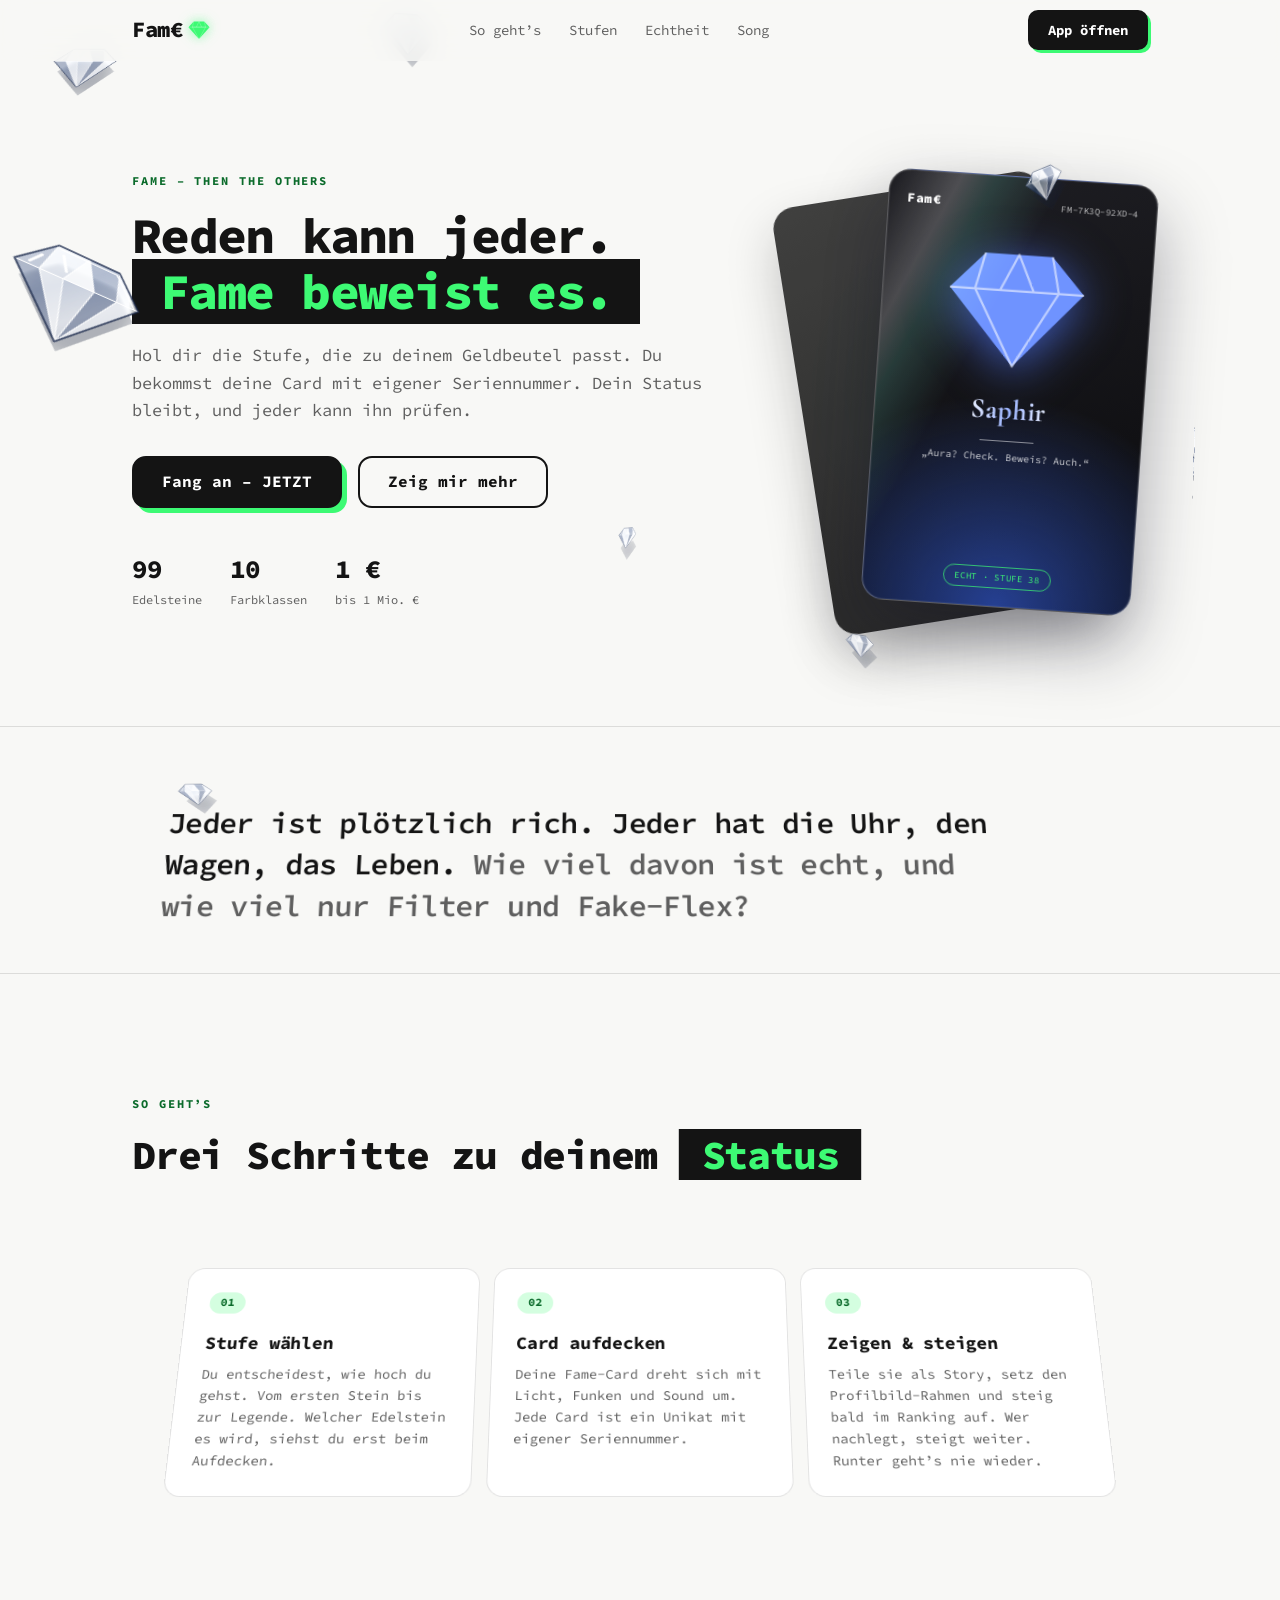
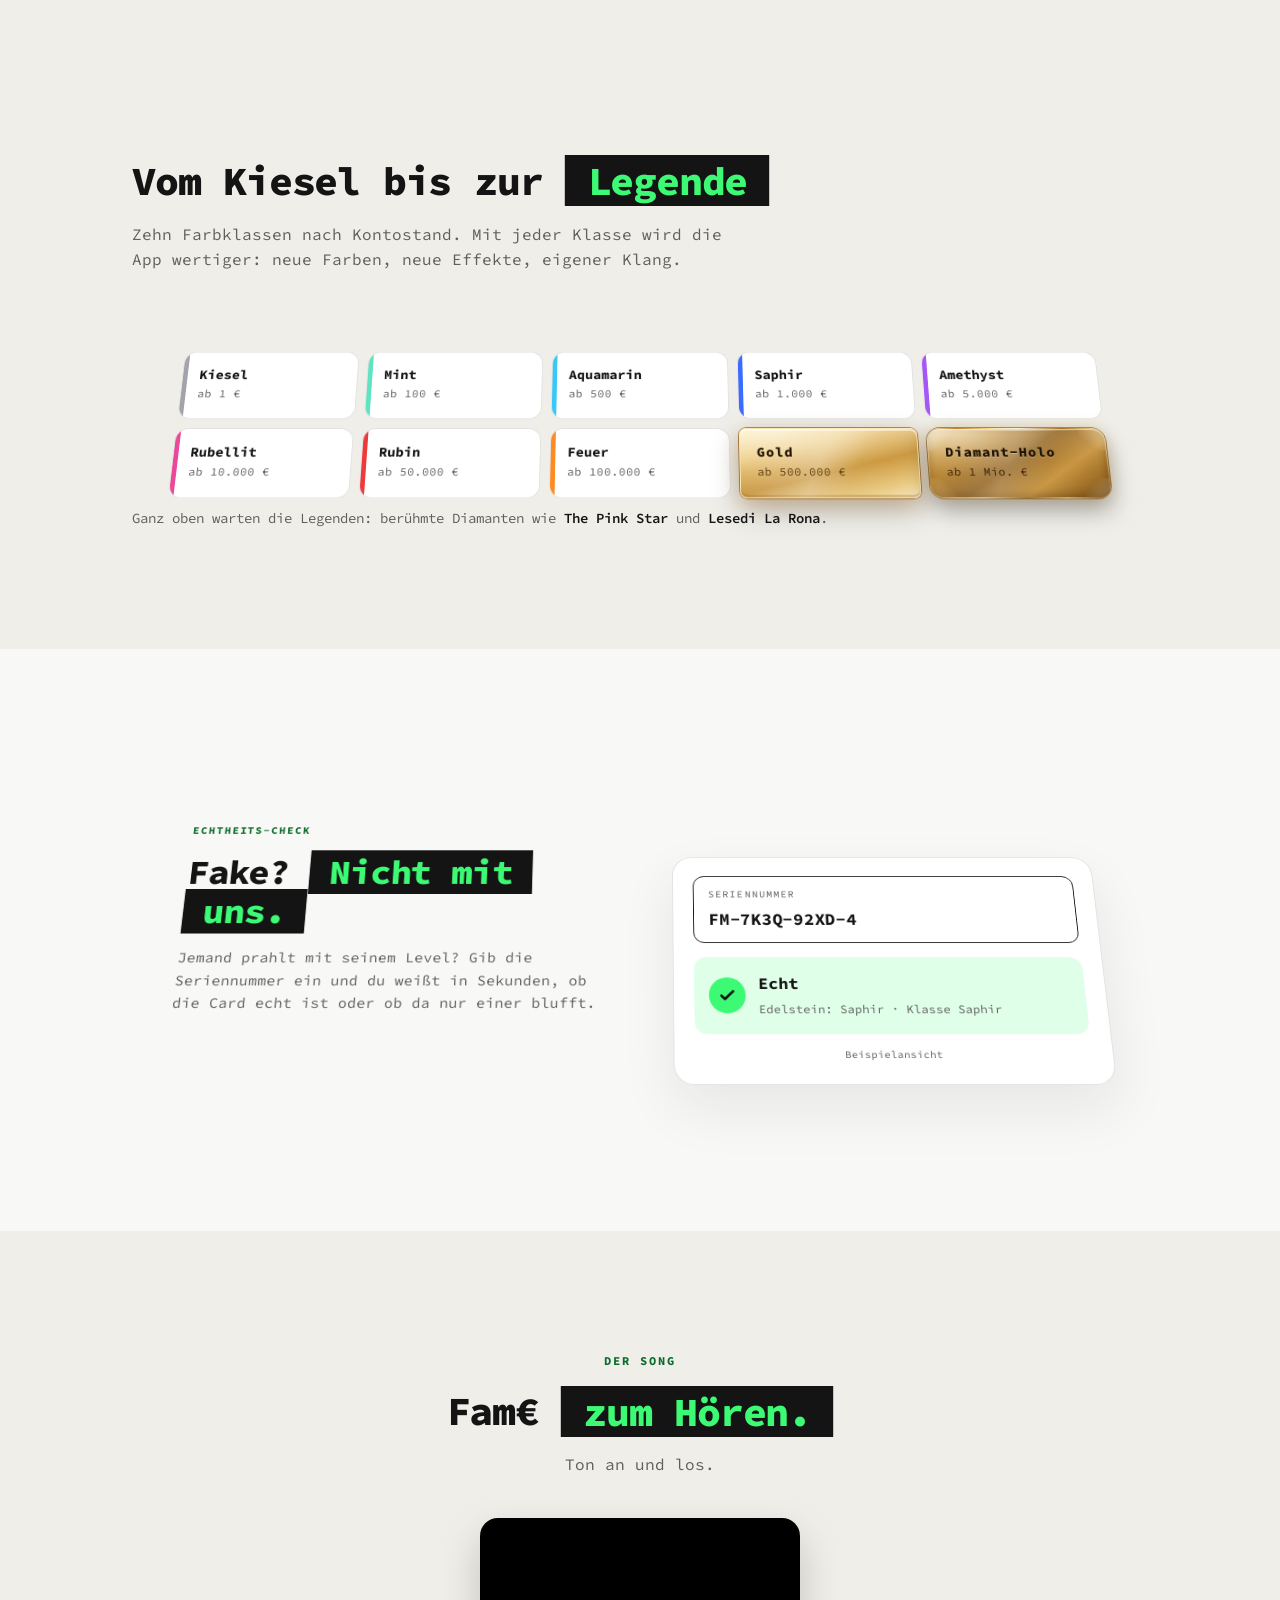
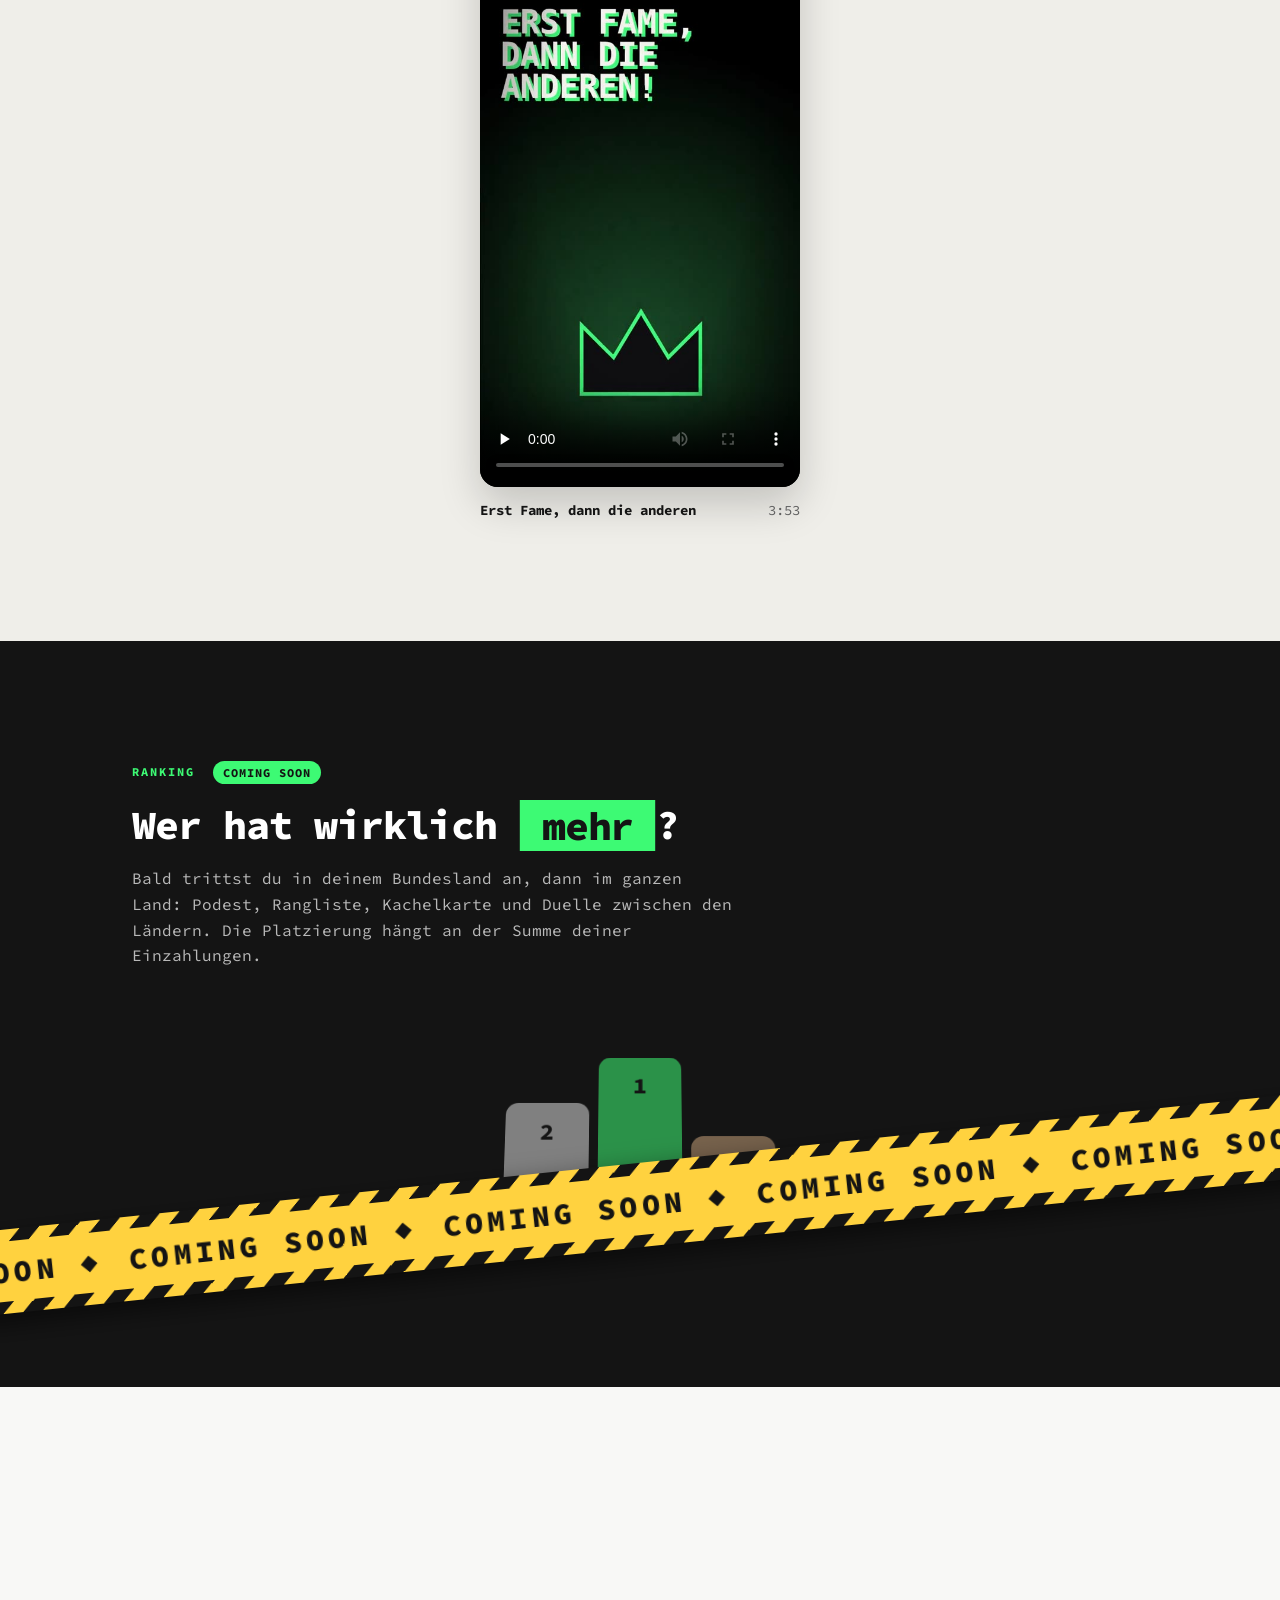
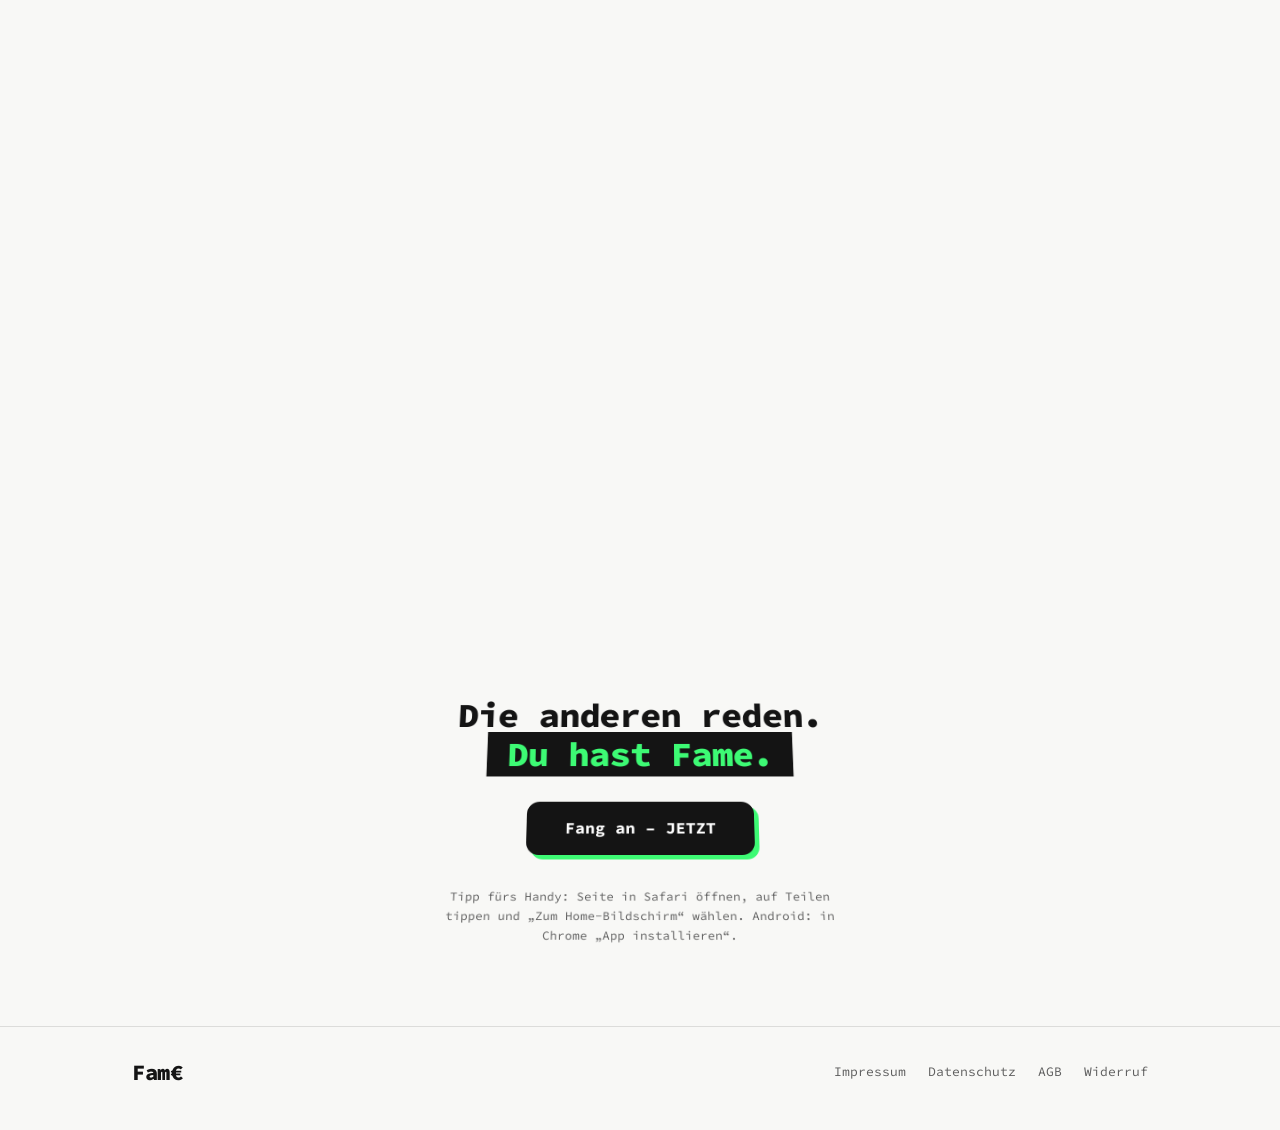
==== commit 0f786cdf: "Landing: Slogan als festes Fenster, die Seite fährt darüber Co-Authored-By: Claude Opus 5.5 <noreply" ====
--- a/index.html
+++ b/index.html
@@ -29,7 +29,7 @@
 <link rel="preconnect" href="https://fonts.googleapis.com">
 <link rel="preconnect" href="https://fonts.gstatic.com" crossorigin>
 <link href="https://fonts.googleapis.com/css2?family=Cormorant+Garamond:ital,wght@0,600;0,700;1,500&family=Source+Code+Pro:wght@400;500;600;700;800&display=swap" rel="stylesheet">
-<link rel="stylesheet" href="style.css">
+<link rel="stylesheet" href="style.css?v=20261110b">
 <script>document.documentElement.classList.add('js');</script>
 </head>
 <body>
@@ -213,11 +213,17 @@
       <div class="tape tape--a" aria-hidden="true"><div class="tape-track"><span>Coming soon ◆</span><span>Coming soon ◆</span><span>Coming soon ◆</span><span>Coming soon ◆</span><span>Coming soon ◆</span><span>Coming soon ◆</span><span>Coming soon ◆</span><span>Coming soon ◆</span><span>Coming soon ◆</span><span>Coming soon ◆</span><span>Coming soon ◆</span><span>Coming soon ◆</span><span>Coming soon ◆</span><span>Coming soon ◆</span><span>Coming soon ◆</span><span>Coming soon ◆</span></div></div>
   </section>
 
+  <!-- FENSTER: Slogan steht fest, die Seite fährt darüber -->
+  <section class="window" aria-label="Erst Fame, dann die anderen!">
+    <div class="window-pane">
+      <p class="window-text">Erst Fame,<br>dann die anderen!</p>
+    </div>
+  </section>
+
   <!-- FINAL CTA -->
   <section class="final">
     <div class="wrap final-in">
       <h2 data-reveal>Die anderen reden.<br><mark class="hl">Du hast Fame.</mark></h2>
-      <p class="sub" data-reveal>Erst Fame, dann die anderen.</p>
       <div class="cta-row cta-row--center" data-reveal>
         <a class="btn btn--big" href="app/">Fang an – JETZT</a>
       </div>
@@ -239,6 +245,6 @@
 </footer>
 
 <script src="vendor/motion.js"></script>
-<script src="main.js"></script>
+<script src="main.js?v=20261110"></script>
 </body>
 </html>
--- a/style.css
+++ b/style.css
@@ -324,3 +324,15 @@
 
 #songs .wrap { text-align: center; }
 #songs .sub { margin-inline: auto; }
+
+/* Fenster: der Slogan steht fest im Bildschirm, die Abschnitte davor und danach fahren darüber */
+.window { position: relative; z-index: 45; height: 85vh; height: 85svh; clip-path: inset(0); }
+.window-pane {
+  position: fixed; inset: 0; display: grid; place-items: center; padding: 24px;
+  background: radial-gradient(60% 50% at 50% 50%, rgba(61, 250, 116, .22), transparent 70%), #000;
+}
+.window-text {
+  font-family: var(--mono); font-weight: 800; text-transform: uppercase; text-align: center;
+  font-size: clamp(34px, 8.5vw, 104px); line-height: 1.05; letter-spacing: -.02em; color: #f2f2f2;
+  text-shadow: -3px 0 rgba(255, 60, 110, .75), 3px 0 rgba(61, 250, 116, .85);
+}
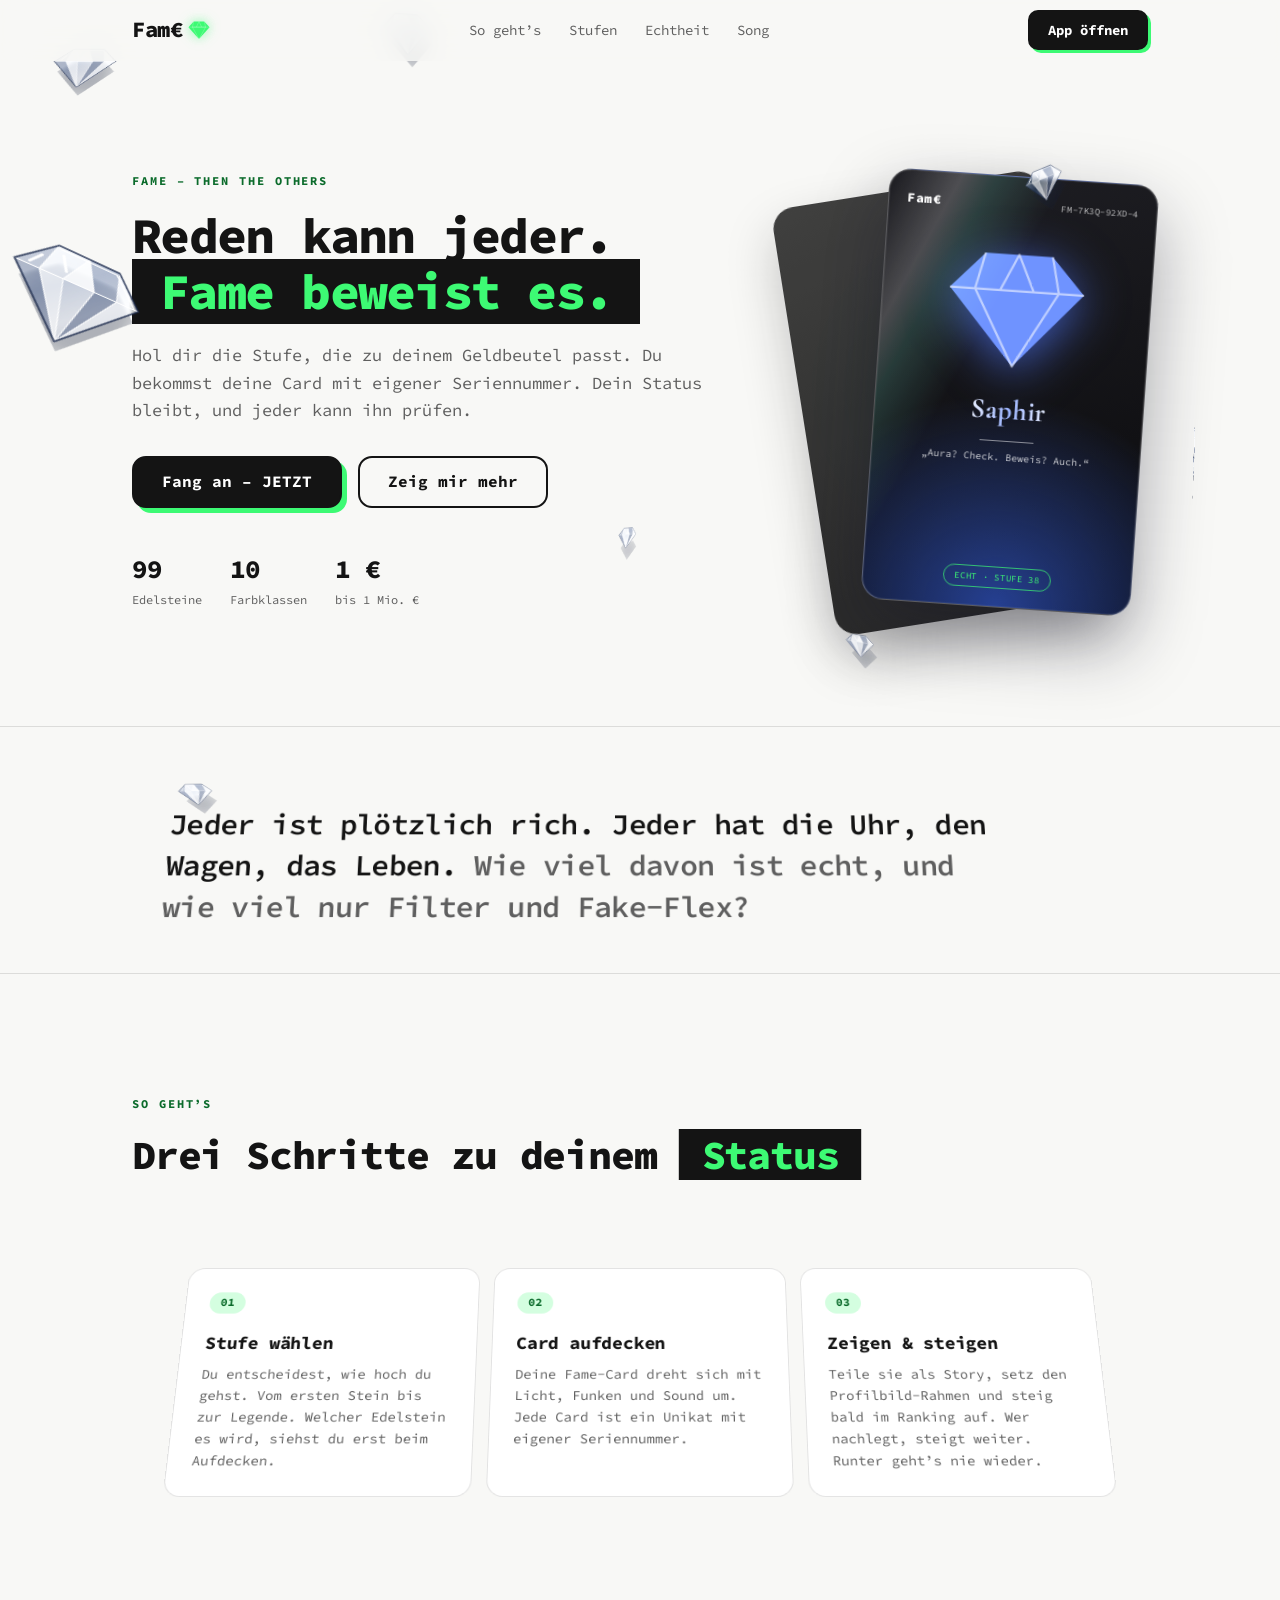
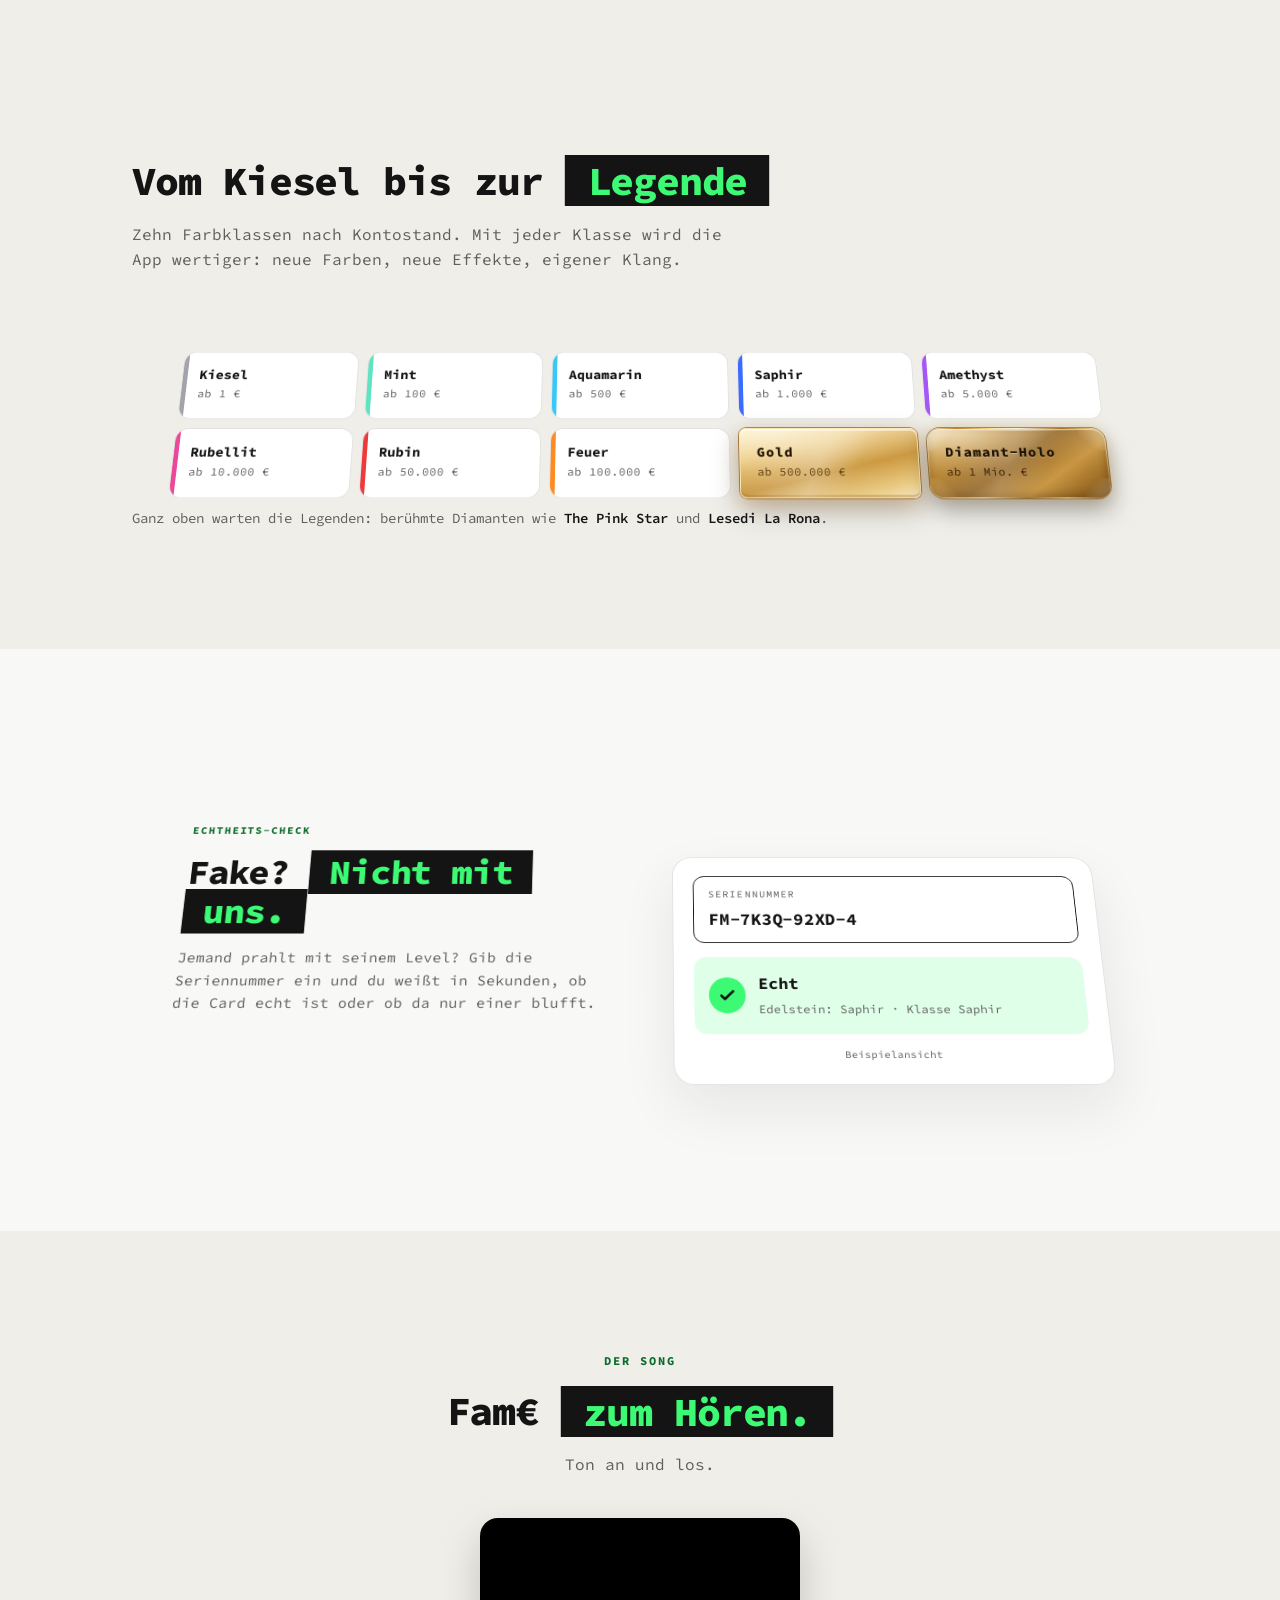
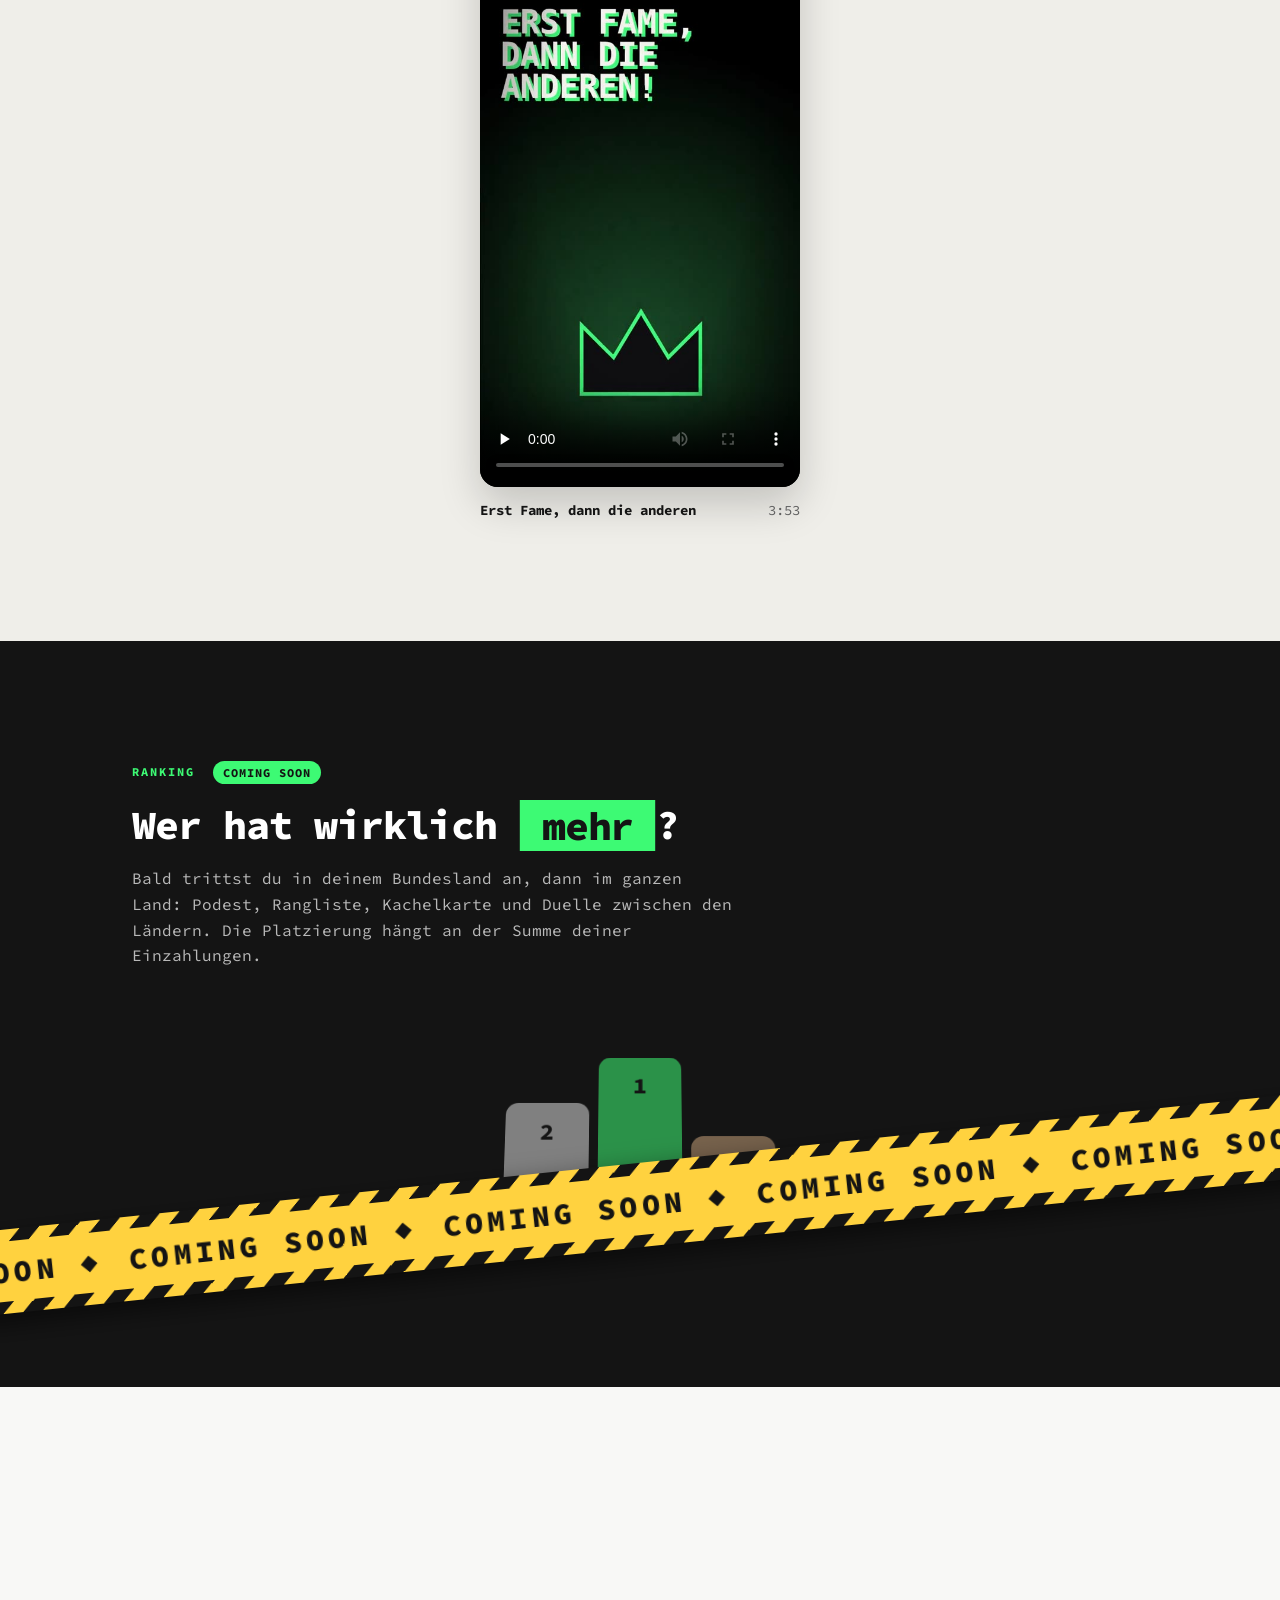
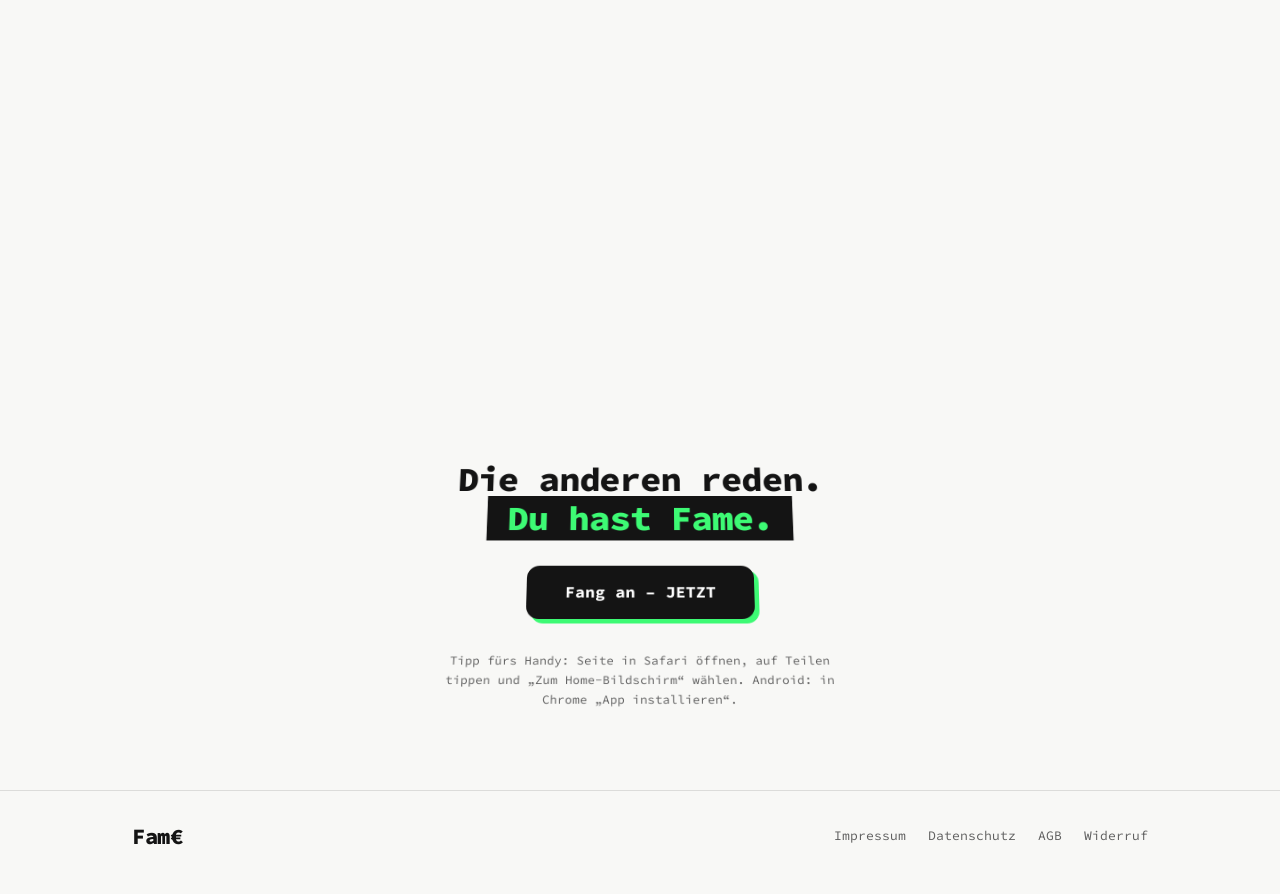
==== commit 7e34582e: "Landing: Slogan-Fenster mit Rand wie ein Bildausschnitt, Text steht dahinter fest Co-Authored-By: Cl" ====
--- a/index.html
+++ b/index.html
@@ -29,7 +29,7 @@
 <link rel="preconnect" href="https://fonts.googleapis.com">
 <link rel="preconnect" href="https://fonts.gstatic.com" crossorigin>
 <link href="https://fonts.googleapis.com/css2?family=Cormorant+Garamond:ital,wght@0,600;0,700;1,500&family=Source+Code+Pro:wght@400;500;600;700;800&display=swap" rel="stylesheet">
-<link rel="stylesheet" href="style.css?v=20261110b">
+<link rel="stylesheet" href="style.css?v=20261110c">
 <script>document.documentElement.classList.add('js');</script>
 </head>
 <body>
@@ -214,9 +214,11 @@
   </section>
 
   <!-- FENSTER: Slogan steht fest, die Seite fährt darüber -->
-  <section class="window" aria-label="Erst Fame, dann die anderen!">
-    <div class="window-pane">
-      <p class="window-text">Erst Fame,<br>dann die anderen!</p>
+  <section class="window-band" aria-label="Erst Fame, dann die anderen!">
+    <div class="window">
+      <div class="window-pane">
+        <p class="window-text">Erst Fame,<br>dann die anderen!</p>
+      </div>
     </div>
   </section>
 
--- a/style.css
+++ b/style.css
@@ -326,13 +326,14 @@
 #songs .sub { margin-inline: auto; }
 
 /* Fenster: der Slogan steht fest im Bildschirm, die Abschnitte davor und danach fahren darüber */
-.window { position: relative; z-index: 45; height: 85vh; height: 85svh; clip-path: inset(0); }
+.window-band { padding: clamp(48px, 9vw, 120px) 0 0; }
+.window { position: relative; z-index: 45; width: calc(100% - 2 * clamp(16px, 4.7vw, 96px)); margin-inline: auto; height: clamp(300px, 46vh, 540px); clip-path: inset(0); }
 .window-pane {
   position: fixed; inset: 0; display: grid; place-items: center; padding: 24px;
   background: radial-gradient(60% 50% at 50% 50%, rgba(61, 250, 116, .22), transparent 70%), #000;
 }
 .window-text {
   font-family: var(--mono); font-weight: 800; text-transform: uppercase; text-align: center;
-  font-size: clamp(34px, 8.5vw, 104px); line-height: 1.05; letter-spacing: -.02em; color: #f2f2f2;
+  font-size: clamp(28px, 7vw, 88px); line-height: 1.05; letter-spacing: -.02em; color: #f2f2f2;
   text-shadow: -3px 0 rgba(255, 60, 110, .75), 3px 0 rgba(61, 250, 116, .85);
 }
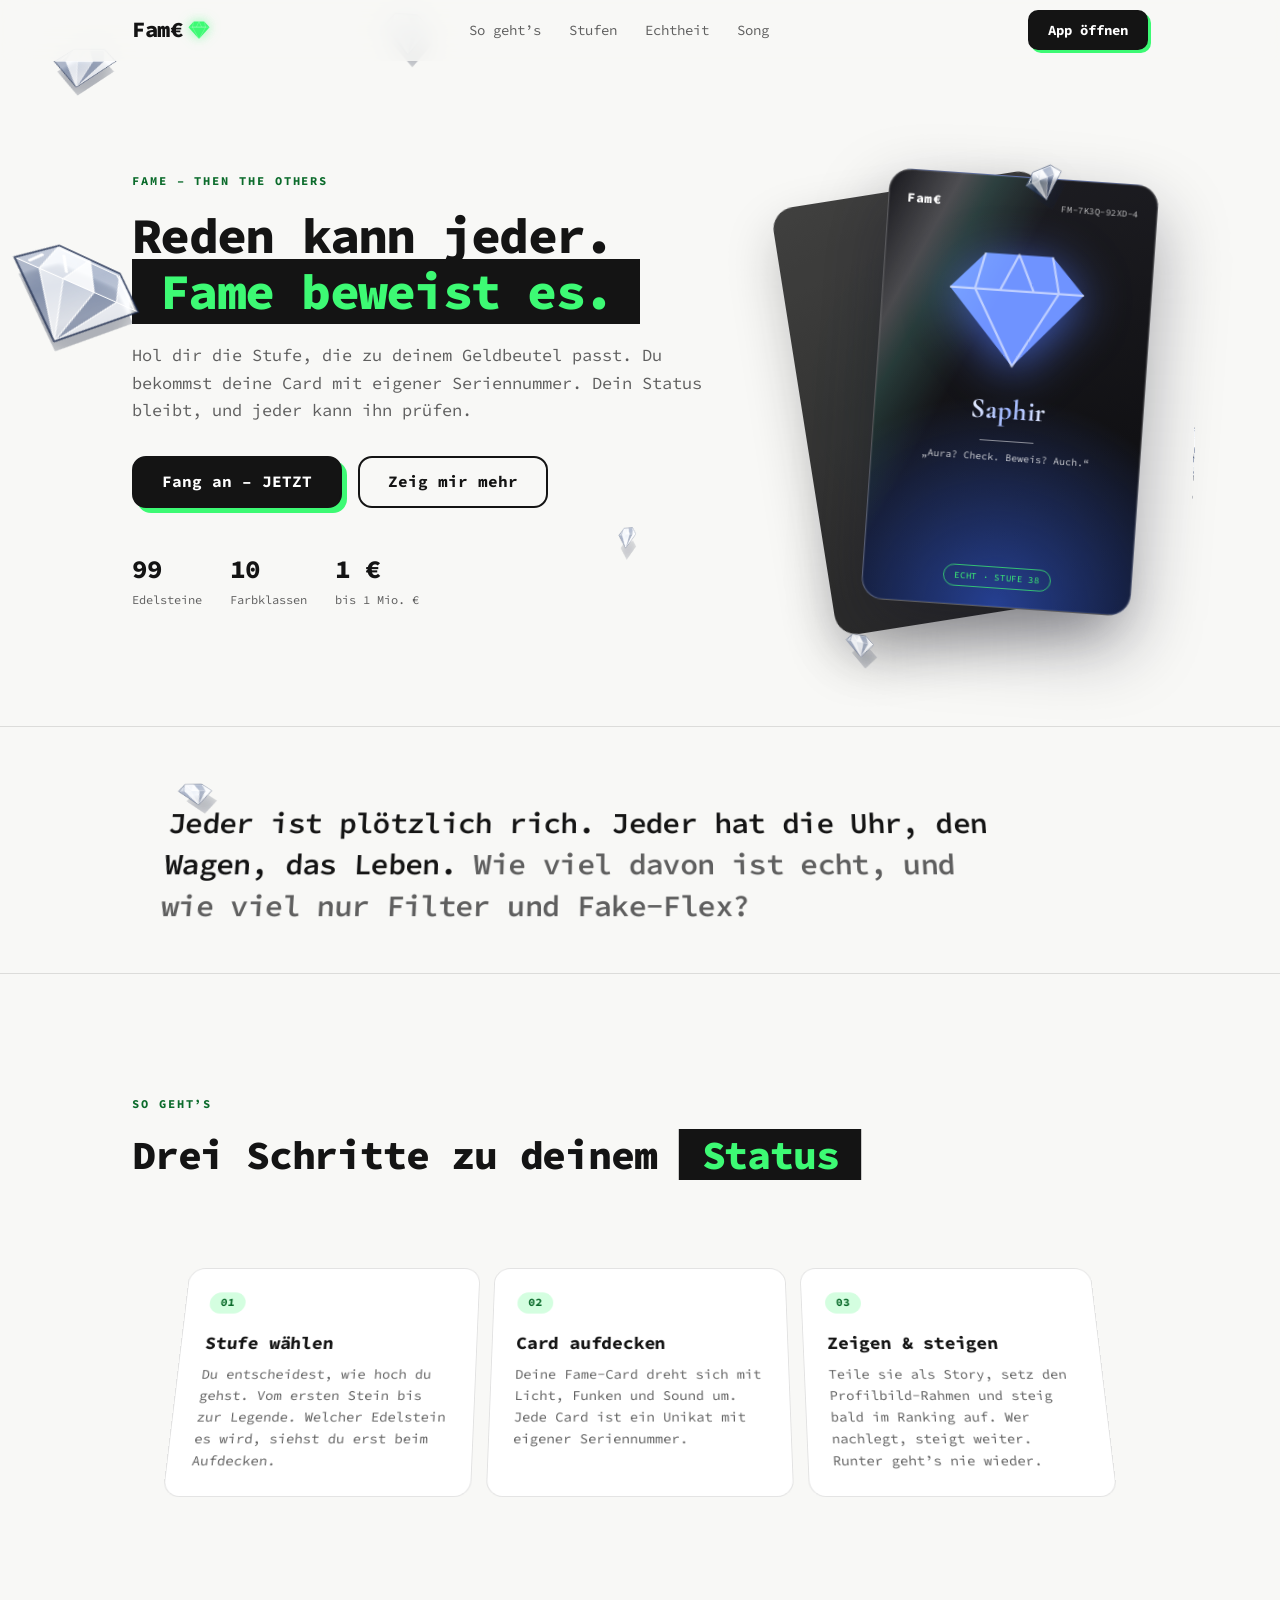
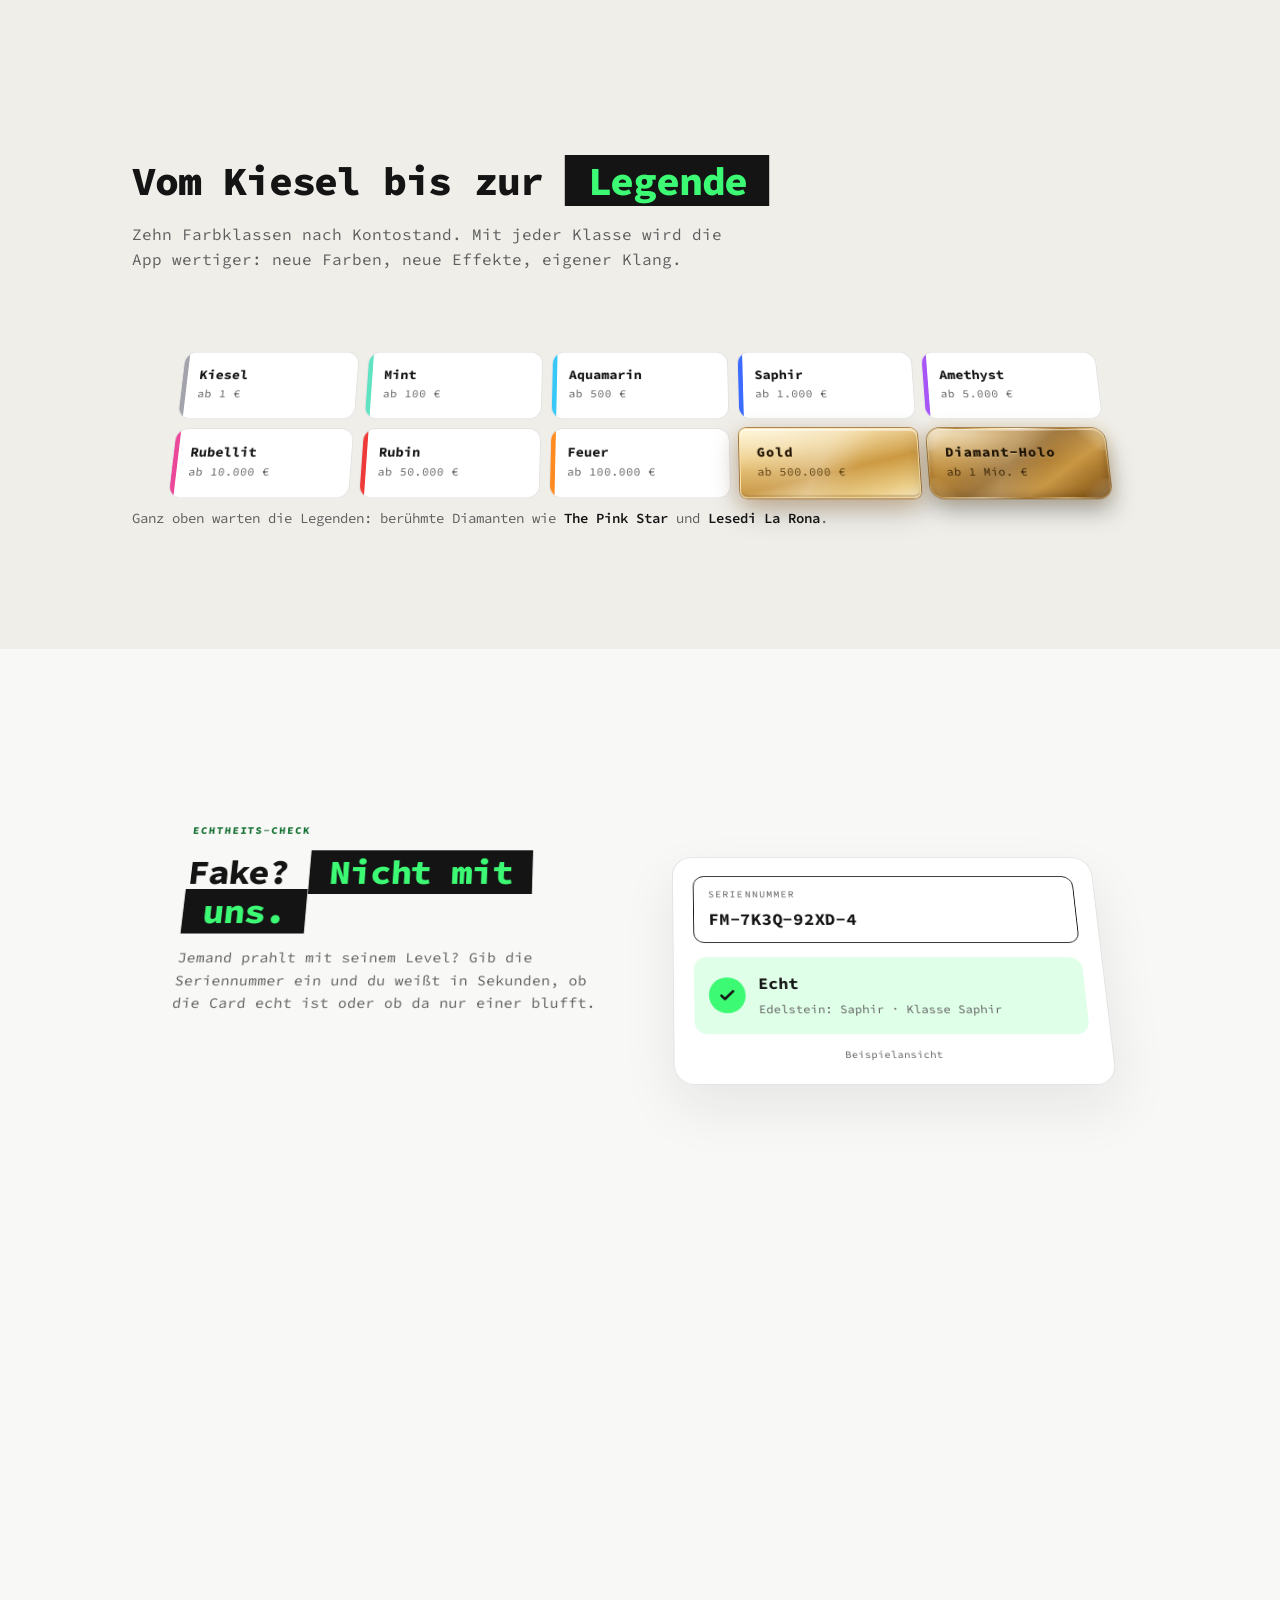
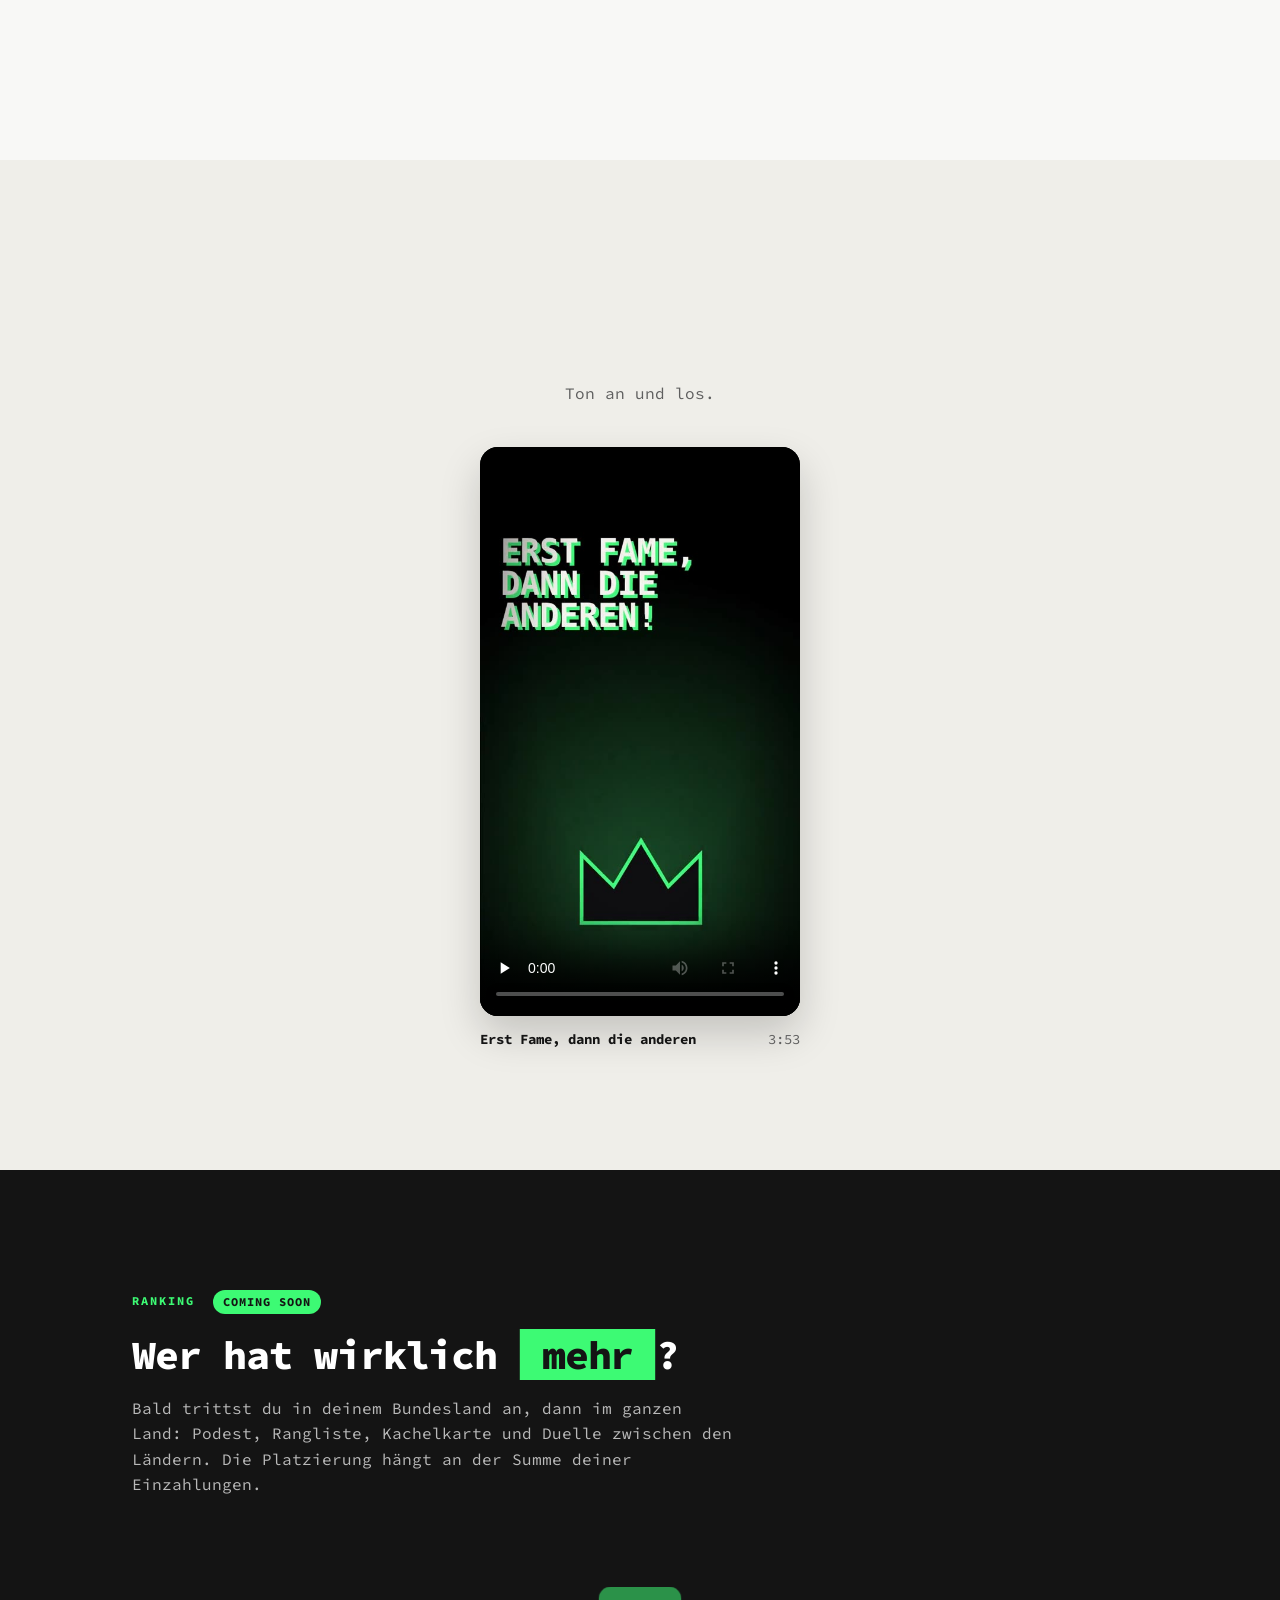
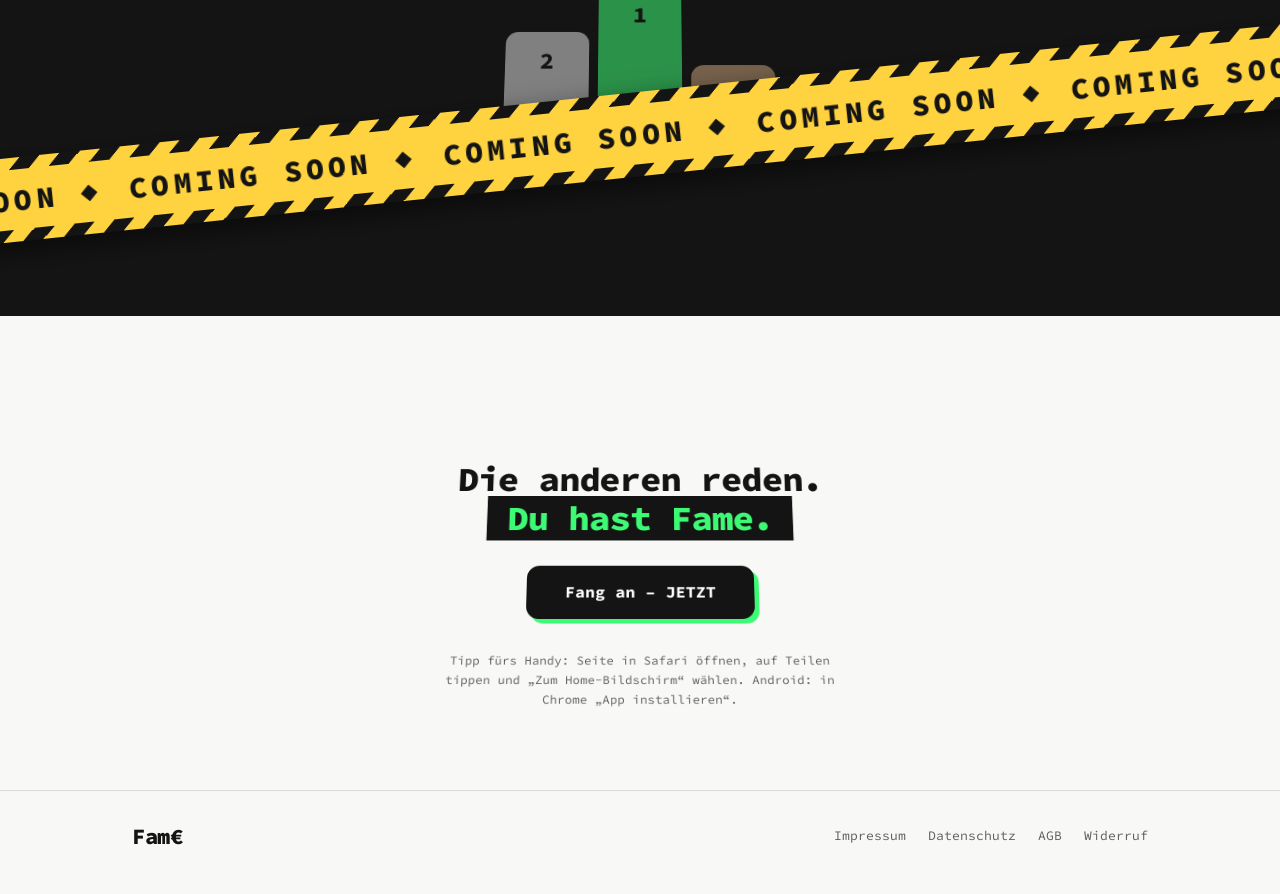
==== commit 60973f7b: "Landing: Slogan-Fenster zwischen Echtheits-Check und Songs Co-Authored-By: Claude Opus 5.5 <noreply@" ====
--- a/index.html
+++ b/index.html
@@ -29,7 +29,7 @@
 <link rel="preconnect" href="https://fonts.googleapis.com">
 <link rel="preconnect" href="https://fonts.gstatic.com" crossorigin>
 <link href="https://fonts.googleapis.com/css2?family=Cormorant+Garamond:ital,wght@0,600;0,700;1,500&family=Source+Code+Pro:wght@400;500;600;700;800&display=swap" rel="stylesheet">
-<link rel="stylesheet" href="style.css?v=20261110c">
+<link rel="stylesheet" href="style.css?v=20261110d">
 <script>document.documentElement.classList.add('js');</script>
 </head>
 <body>
@@ -183,6 +183,15 @@
     </div>
   </section>
 
+  <!-- FENSTER: Slogan steht fest, die Seite fährt darüber -->
+  <section class="window-band" aria-label="Erst Fame, dann die anderen!">
+    <div class="window">
+      <div class="window-pane">
+        <p class="window-text">Erst Fame,<br>dann die anderen!</p>
+      </div>
+    </div>
+  </section>
+
   <!-- SONGS -->
   <section class="section section--tint" id="songs">
     <div class="wrap">
@@ -211,15 +220,6 @@
       </div>
     </div>
       <div class="tape tape--a" aria-hidden="true"><div class="tape-track"><span>Coming soon ◆</span><span>Coming soon ◆</span><span>Coming soon ◆</span><span>Coming soon ◆</span><span>Coming soon ◆</span><span>Coming soon ◆</span><span>Coming soon ◆</span><span>Coming soon ◆</span><span>Coming soon ◆</span><span>Coming soon ◆</span><span>Coming soon ◆</span><span>Coming soon ◆</span><span>Coming soon ◆</span><span>Coming soon ◆</span><span>Coming soon ◆</span><span>Coming soon ◆</span></div></div>
-  </section>
-
-  <!-- FENSTER: Slogan steht fest, die Seite fährt darüber -->
-  <section class="window-band" aria-label="Erst Fame, dann die anderen!">
-    <div class="window">
-      <div class="window-pane">
-        <p class="window-text">Erst Fame,<br>dann die anderen!</p>
-      </div>
-    </div>
   </section>
 
   <!-- FINAL CTA -->
--- a/style.css
+++ b/style.css
@@ -326,7 +326,7 @@
 #songs .sub { margin-inline: auto; }
 
 /* Fenster: der Slogan steht fest im Bildschirm, die Abschnitte davor und danach fahren darüber */
-.window-band { padding: clamp(48px, 9vw, 120px) 0 0; }
+.window-band { padding: 0 0 clamp(48px, 9vw, 120px); }
 .window { position: relative; z-index: 45; width: calc(100% - 2 * clamp(16px, 4.7vw, 96px)); margin-inline: auto; height: clamp(300px, 46vh, 540px); clip-path: inset(0); }
 .window-pane {
   position: fixed; inset: 0; display: grid; place-items: center; padding: 24px;
